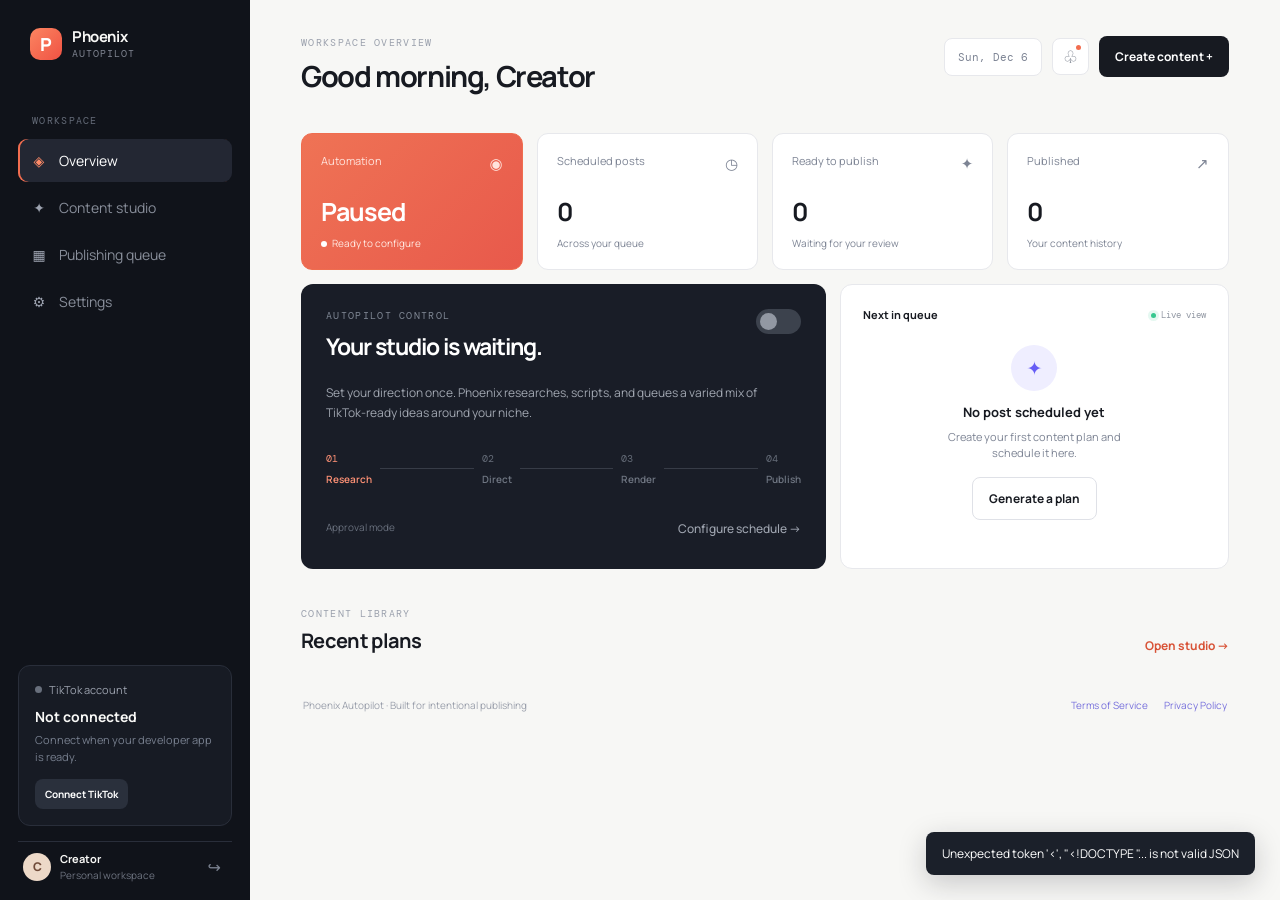
==== static/app.html @ d29029bf "Add landing page and account authentication" ====
<!doctype html>
<html lang="en">
  <head>
    <meta charset="utf-8" />
    <meta name="viewport" content="width=device-width, initial-scale=1" />
    <meta name="theme-color" content="#10131a" />
    <title>Phoenix Autopilot</title>
    <link rel="stylesheet" href="/static/styles.css" />
  </head>
  <body>
    <div class="app-shell">
      <aside class="sidebar">
        <div class="brand">
          <div class="brand-mark">P</div>
          <div><strong>Phoenix</strong><span>Autopilot</span></div>
        </div>
        <div class="eyebrow nav-label">Workspace</div>
        <nav class="nav-list" aria-label="Main navigation">
          <button class="nav-item active" data-view="dashboard"><span class="nav-icon">◈</span>Overview</button>
          <button class="nav-item" data-view="studio"><span class="nav-icon">✦</span>Content studio</button>
          <button class="nav-item" data-view="calendar"><span class="nav-icon">▦</span>Publishing queue</button>
          <button class="nav-item" data-view="settings"><span class="nav-icon">⚙</span>Settings</button>
        </nav>
        <div class="sidebar-spacer"></div>
        <div class="tiktok-card" id="tiktok-card">
          <div class="status-line"><span class="status-dot muted"></span><span>TikTok account</span></div>
          <strong id="tiktok-name">Not connected</strong>
          <p id="tiktok-message">Connect when your developer app is ready.</p>
          <button class="button button-dark button-small" id="connect-tiktok">Connect TikTok</button>
        </div>
        <div class="user-chip"><div class="avatar" id="user-avatar">C</div><div><strong id="user-name">Creator</strong><span id="user-email">Personal workspace</span></div><button class="logout-button" id="logout" type="button">↪</button></div>
      </aside>

      <main class="main-content">
        <header class="topbar">
          <div><div class="eyebrow" id="page-kicker">Workspace overview</div><h1 id="page-title">Good morning, Creator</h1></div>
          <div class="topbar-actions"><span class="date-chip" id="today"></span><button class="icon-button" id="notifications" aria-label="Notifications">♧<span class="notification-badge" id="notification-count"></span></button><button class="button button-primary" id="open-generate">Create content <span>+</span></button></div>
        </header>

        <section class="view" id="view-dashboard">
          <div class="stats-grid">
            <article class="stat-card accent"><div class="stat-head"><span>Automation</span><span class="stat-icon">◉</span></div><strong id="stat-automation">Paused</strong><div class="stat-meta"><span class="pulse"></span><span id="stat-automation-meta">Ready to configure</span></div></article>
            <article class="stat-card"><div class="stat-head"><span>Scheduled posts</span><span class="stat-icon">◷</span></div><strong id="stat-scheduled">0</strong><div class="stat-meta">Across your queue</div></article>
            <article class="stat-card"><div class="stat-head"><span>Ready to publish</span><span class="stat-icon">✦</span></div><strong id="stat-ready">0</strong><div class="stat-meta">Waiting for your review</div></article>
            <article class="stat-card"><div class="stat-head"><span>Published</span><span class="stat-icon">↗</span></div><strong id="stat-published">0</strong><div class="stat-meta">Your content history</div></article>
          </div>

          <div class="feature-grid">
            <article class="automation-panel">
              <div class="panel-top"><div><div class="eyebrow light">Autopilot control</div><h2 id="automation-title">Your studio is waiting.</h2></div><label class="toggle"><input type="checkbox" id="automation-toggle" /><span></span></label></div>
              <p class="panel-copy">Set your direction once. Phoenix researches, scripts, and queues a varied mix of TikTok-ready ideas around your niche.</p>
              <div class="pipeline"><div class="pipeline-step done"><span>01</span><strong>Research</strong></div><i></i><div class="pipeline-step"><span>02</span><strong>Direct</strong></div><i></i><div class="pipeline-step"><span>03</span><strong>Render</strong></div><i></i><div class="pipeline-step"><span>04</span><strong>Publish</strong></div></div>
              <div class="panel-footer"><span>Approval mode</span><button class="text-button" data-view="settings">Configure schedule →</button></div>
            </article>
            <article class="next-panel"><div class="panel-heading"><span>Next in queue</span><span class="live-pill"><span class="status-dot"></span>Live view</span></div><div class="next-empty" id="next-post"><div class="empty-orb">✦</div><strong>No post scheduled yet</strong><p>Create your first content plan and schedule it here.</p><button class="button button-outline" id="open-generate-secondary">Generate a plan</button></div></article>
          </div>

          <section class="content-section"><div class="section-heading"><div><div class="eyebrow">Content library</div><h2>Recent plans</h2></div><button class="text-button" data-view="studio">Open studio →</button></div><div class="content-grid" id="recent-content"></div></section>
        </section>

        <section class="view hidden" id="view-studio"><div class="section-heading"><div><div class="eyebrow">Content studio</div><h2>Shape the next post</h2></div><button class="button button-primary" id="open-generate-studio">Create content <span>+</span></button></div><div class="studio-layout"><div class="studio-intro"><div class="studio-glow">✦</div><h2>From a thought<br />to a <em>publishable</em> post.</h2><p>Phoenix picks the right format for the idea instead of forcing every story into the same template.</p><div class="format-list"><span>Voice video</span><span>Music video</span><span>Slideshow</span><span>Silent video</span></div></div><div class="studio-list"><div class="eyebrow">Your latest work</div><div id="studio-content"></div></div></div></section>

        <section class="view hidden" id="view-calendar"><div class="section-heading"><div><div class="eyebrow">Publishing queue</div><h2>Schedule with intention</h2></div><button class="button button-primary" id="open-generate-calendar">Create content <span>+</span></button></div><div class="queue-panel"><div class="queue-header"><span>Planned content</span><span id="queue-count">0 posts</span></div><div id="queue-content" class="queue-list"></div></div></section>

        <section class="view hidden" id="view-settings"><div class="section-heading"><div><div class="eyebrow">Workspace settings</div><h2>Give Phoenix direction.</h2></div><button class="button button-primary" id="save-settings">Save changes</button></div><form class="settings-grid" id="settings-form"><div class="settings-card"><div class="eyebrow">Creator profile</div><h3>How should we address you?</h3><label>Display name<input name="display_name" /></label><label>Username<input name="username" /></label><label>Content niche<input name="niche" /></label><label>Timezone<select name="timezone"><option>UTC</option><option>Africa/Lagos</option><option>America/New_York</option><option>Europe/London</option></select></label></div><div class="settings-card"><div class="eyebrow">Autopilot rules</div><h3>Make every post feel like you.</h3><label>Permanent instructions<textarea name="permanent_instructions" placeholder="Confident, clear, educational. Avoid filler."></textarea></label><label>Approval mode<select name="approval_mode"><option value="approval">Review before publishing</option><option value="automatic">Publish automatically</option></select></label><label>Default duration<select name="default_duration"><option value="25">25 seconds</option><option value="35">35 seconds</option><option value="50">50 seconds</option></select></label><label>Posting time<input type="time" name="posting_time" /></label></div></form><div class="health-panel"><div><div class="eyebrow">System health</div><h3>Everything Phoenix needs to run</h3></div><div class="health-items" id="health-items"></div></div></section>
        <footer class="legal-footer"><span>Phoenix Autopilot · Built for intentional publishing</span><span><a href="/terms">Terms of Service</a><a href="/privacy">Privacy Policy</a></span></footer>
      </main>
    </div>

    <div class="modal-backdrop hidden" id="generate-modal"><div class="modal" role="dialog" aria-modal="true" aria-labelledby="modal-title"><button class="modal-close" id="close-generate" aria-label="Close">×</button><div class="eyebrow">New content plan</div><h2 id="modal-title">What should Phoenix explore?</h2><p>Leave the topic blank to let the content director choose a fresh angle.</p><form id="generate-form"><label>Topic or idea<input name="topic" placeholder="e.g. 3 AI workflows saving creators time" /></label><label>Niche<input name="niche" value="AI & technology" /></label><div class="form-row"><label>Format<select name="format"><option value="AUTO">Let Phoenix choose</option><option value="VOICE_VIDEO">Voice video</option><option value="MUSIC_VIDEO">Music video</option><option value="SLIDESHOW">Slideshow</option><option value="SILENT_VIDEO">Silent video</option><option value="VOICE_MUSIC">Voice + music</option></select></label><label>Duration<select name="duration_seconds"><option value="25">25 sec</option><option value="35" selected>35 sec</option><option value="50">50 sec</option></select></label></div><label class="check-label"><input type="checkbox" name="research" /> Research this topic for fresh sources</label><button class="button button-primary button-wide" type="submit"><span id="generate-label">Generate content plan</span><span class="spinner hidden" id="generate-spinner"></span></button></form></div></div>
    <div class="toast hidden" id="toast"></div>
    <script src="/static/app.js"></script>
  </body>
</html>
---- static/styles.css ----
@import url('https://fonts.googleapis.com/css2?family=DM+Mono:wght@400;500&family=Manrope:wght@400;500;600;700;800&display=swap');

:root { --ink:#171a21; --muted:#7d8494; --line:#e7e8ec; --paper:#f7f7f5; --white:#fff; --orange:#f26d4f; --orange-dark:#d85236; --purple:#665df5; --green:#25a776; }
* { box-sizing:border-box; }
body { margin:0; color:var(--ink); background:var(--paper); font-family:Manrope,system-ui,sans-serif; font-size:14px; }
button,input,textarea,select { font:inherit; }
button { cursor:pointer; }
.app-shell { min-height:100vh; display:flex; }
.sidebar { width:250px; flex:none; display:flex; flex-direction:column; padding:28px 18px 18px; background:#10131a; color:#f8f8f6; }
.brand { display:flex; align-items:center; gap:10px; margin:0 12px 54px; }
.brand-mark { width:32px; height:32px; display:grid; place-items:center; border-radius:10px; color:#fff; background:linear-gradient(135deg,#fb8561,#f05243); font-weight:800; font-size:18px; }
.brand strong,.brand span { display:block; line-height:1.05; }.brand strong { font-size:15px; letter-spacing:-.4px; }.brand span { color:#7f8490; font-size:10px; margin-top:4px; font-family:'DM Mono',monospace; text-transform:uppercase; letter-spacing:1px; }
.eyebrow { color:#9ba1ad; font-family:'DM Mono',monospace; font-size:10px; letter-spacing:1.3px; text-transform:uppercase; }.nav-label { margin:0 14px 12px; color:#646b78; }
.nav-list { display:grid; gap:4px; }.nav-item { border:0; background:transparent; color:#888e9a; border-radius:9px; text-align:left; padding:12px 13px; display:flex; align-items:center; gap:12px; transition:.2s; }.nav-item:hover,.nav-item.active { background:#232733; color:#fff; }.nav-item.active { box-shadow:inset 2px 0 0 var(--orange); }.nav-icon { width:16px; text-align:center; color:#9da3b0; }.nav-item.active .nav-icon { color:#ff8b68; }.sidebar-spacer { flex:1; min-height:40px; }
.tiktok-card { padding:16px; border:1px solid #292e3a; border-radius:12px; background:#171b24; margin-bottom:15px; }.status-line { display:flex; align-items:center; gap:7px; color:#9ba1ad; font-size:11px; margin-bottom:10px; }.status-dot { width:7px; height:7px; display:inline-block; border-radius:50%; background:#36c78f; box-shadow:0 0 0 3px #36c78f20; }.status-dot.muted { background:#686f7c; box-shadow:none; }.tiktok-card strong { display:block; font-size:14px; }.tiktok-card p { color:#777f8e; line-height:1.5; font-size:11px; margin:6px 0 14px; }.user-chip { display:flex; align-items:center; gap:9px; padding:9px 5px 0; border-top:1px solid #292e3a; }.avatar { width:28px; height:28px; border-radius:50%; display:grid; place-items:center; background:#edd9c8; color:#704b39; font-weight:800; font-size:12px; }.user-chip strong,.user-chip span { display:block; font-size:11px; }.user-chip span { color:#6e7480; font-size:10px; margin-top:2px; }.logout-button { margin-left:auto; border:0; background:transparent; color:#7b8290; font-size:16px; }.logout-button:hover { color:#ff8b68; }
.main-content { flex:1; max-width:1500px; margin:0 auto; padding:36px clamp(24px,4vw,62px) 60px; overflow:hidden; }.topbar { display:flex; align-items:flex-start; justify-content:space-between; gap:20px; margin-bottom:37px; }.topbar h1 { margin:7px 0 0; font-size:29px; letter-spacing:-1.4px; }.topbar-actions { display:flex; gap:10px; align-items:center; }.date-chip { color:var(--muted); font-family:'DM Mono',monospace; font-size:11px; padding:11px 13px; border:1px solid var(--line); background:var(--white); border-radius:8px; }.icon-button { position:relative; width:37px; height:37px; border:1px solid var(--line); border-radius:8px; background:var(--white); color:#777e8b; font-size:17px; }.notification-badge { position:absolute; top:6px; right:7px; width:5px; height:5px; border-radius:50%; background:var(--orange); }
.button { border:0; border-radius:8px; font-weight:700; font-size:12px; padding:12px 16px; transition:.2s; }.button-primary { background:var(--ink); color:#fff; }.button-primary:hover { background:#303541; transform:translateY(-1px); }.button-dark { background:#2a303c; color:#fff; }.button-dark:hover { background:#353c49; }.button-small { padding:8px 10px; font-size:10px; }.button-outline { border:1px solid #dfe1e7; background:#fff; color:var(--ink); }.button-outline:hover { border-color:#b6bac5; }.button-wide { width:100%; margin-top:8px; }.text-button { border:0; padding:0; background:transparent; color:var(--orange-dark); font-weight:700; font-size:12px; }.text-button:hover { color:var(--ink); }
.stats-grid { display:grid; grid-template-columns:repeat(4,1fr); gap:14px; margin-bottom:14px; }.stat-card { padding:19px; background:var(--white); border:1px solid var(--line); border-radius:11px; min-height:133px; }.stat-card.accent { color:#fff; border-color:#ef6d4f; background:linear-gradient(135deg,#ef7355,#e8594b); }.stat-head { display:flex; justify-content:space-between; color:var(--muted); font-size:11px; }.accent .stat-head { color:#ffe3dc; }.stat-icon { font-size:15px; }.stat-card strong { display:block; margin:20px 0 7px; font-size:25px; letter-spacing:-1px; }.stat-meta { color:var(--muted); font-size:10px; }.accent .stat-meta { color:#ffe9e2; }.pulse { display:inline-block; width:6px; height:6px; margin-right:5px; border-radius:50%; background:#fff; }
.feature-grid { display:grid; grid-template-columns:1.35fr 1fr; gap:14px; }.automation-panel,.next-panel { min-height:285px; border-radius:12px; }.automation-panel { padding:25px; color:#fff; background:#191d27; }.panel-top { display:flex; align-items:flex-start; justify-content:space-between; }.light { color:#7f8794; }.automation-panel h2 { margin:8px 0 0; font-size:23px; letter-spacing:-1px; }.panel-copy { color:#a0a6b0; max-width:460px; line-height:1.7; font-size:12px; margin:21px 0 28px; }.toggle { position:relative; display:block; width:45px; height:25px; }.toggle input { display:none; }.toggle span { display:block; width:45px; height:25px; border-radius:20px; background:#3c424d; cursor:pointer; transition:.2s; }.toggle span:after { content:''; display:block; position:absolute; top:4px; left:4px; width:17px; height:17px; border-radius:50%; background:#9298a3; transition:.2s; }.toggle input:checked + span { background:var(--orange); }.toggle input:checked + span:after { left:24px; background:#fff; }.pipeline { display:flex; align-items:center; gap:8px; }.pipeline i { flex:1; height:1px; background:#373c47; }.pipeline-step { color:#6f7682; font-size:10px; }.pipeline-step span { display:block; margin-bottom:7px; color:#656c78; font-family:'DM Mono',monospace; }.pipeline-step strong { font-size:10px; font-weight:600; }.pipeline-step.done,.pipeline-step.done span { color:#ff9276; }.panel-footer { display:flex; justify-content:space-between; margin-top:34px; color:#69707d; font-size:10px; }.panel-footer .text-button { color:#9fa5b0; font-weight:500; }.next-panel { padding:22px; border:1px solid var(--line); background:#fff; }.panel-heading { display:flex; align-items:center; justify-content:space-between; font-size:11px; font-weight:700; }.live-pill { color:#9298a3; font-family:'DM Mono',monospace; font-size:9px; font-weight:400; }.live-pill .status-dot { margin-right:5px; width:5px; height:5px; }.next-empty { height:220px; display:flex; align-items:center; justify-content:center; flex-direction:column; text-align:center; }.empty-orb { display:grid; place-items:center; width:46px; height:46px; border-radius:50%; color:var(--purple); background:#efeeff; font-size:19px; margin-bottom:12px; }.next-empty strong { font-size:13px; }.next-empty p { max-width:220px; color:var(--muted); line-height:1.5; font-size:11px; margin:8px 0 15px; }
.content-section { margin-top:38px; }.section-heading { display:flex; justify-content:space-between; align-items:flex-end; margin-bottom:16px; }.section-heading h2 { font-size:20px; letter-spacing:-.7px; margin:7px 0 0; }.content-grid { display:grid; grid-template-columns:repeat(3,1fr); gap:12px; }.content-card { min-height:158px; padding:17px; border:1px solid var(--line); border-radius:10px; background:#fff; transition:.2s; }.content-card:hover { border-color:#c9cbd2; transform:translateY(-2px); }.content-card-top { display:flex; justify-content:space-between; align-items:center; }.format-label { color:#777e8b; font-family:'DM Mono',monospace; font-size:9px; text-transform:uppercase; }.content-status { padding:5px 7px; border-radius:5px; color:#aa5c35; background:#fff1e9; font-family:'DM Mono',monospace; font-size:8px; text-transform:uppercase; }.content-status.ready { color:#237854; background:#e9f8f1; }.content-card h3 { margin:19px 0 8px; font-size:13px; line-height:1.45; }.content-card p { color:var(--muted); overflow:hidden; white-space:nowrap; text-overflow:ellipsis; font-size:11px; margin:0 0 18px; }.content-footer { display:flex; justify-content:space-between; color:#a0a5af; font-family:'DM Mono',monospace; font-size:9px; }
.hidden { display:none !important; }.studio-layout { display:grid; grid-template-columns:.9fr 1.4fr; gap:14px; }.studio-intro { min-height:410px; padding:35px; border-radius:12px; background:linear-gradient(145deg,#ebe9ff,#f9e6de); }.studio-glow { display:grid; place-items:center; width:52px; height:52px; color:#6059ed; border-radius:16px; background:#fff; box-shadow:0 8px 30px #7770d12b; }.studio-intro h2 { font-size:29px; line-height:1.12; letter-spacing:-1.5px; margin:35px 0 16px; }.studio-intro h2 em { color:#eb7656; font-style:normal; }.studio-intro p { color:#6f7284; line-height:1.7; font-size:12px; max-width:280px; }.format-list { display:flex; flex-wrap:wrap; gap:7px; margin-top:32px; }.format-list span { padding:7px 9px; border:1px solid #dbd5e4; border-radius:5px; color:#77768a; font-family:'DM Mono',monospace; font-size:9px; }.studio-list { padding:25px; border:1px solid var(--line); border-radius:12px; background:#fff; }.studio-list .eyebrow { margin-bottom:16px; }.studio-list .content-card { border-left:0; border-right:0; border-radius:0; padding:17px 0; }.studio-list .content-card:first-of-type { border-top:0; }
.queue-panel { border:1px solid var(--line); border-radius:12px; background:#fff; }.queue-header { display:flex; justify-content:space-between; padding:18px 20px; border-bottom:1px solid var(--line); color:#697180; font-family:'DM Mono',monospace; font-size:10px; text-transform:uppercase; }.queue-list { min-height:240px; }.queue-row { display:grid; grid-template-columns:1fr 150px 110px; align-items:center; gap:15px; padding:16px 20px; border-bottom:1px solid #f0f0f2; }.queue-row strong { display:block; font-size:12px; }.queue-row span { color:var(--muted); font-size:10px; }.empty-state { display:grid; place-items:center; min-height:240px; color:var(--muted); font-size:12px; }
.settings-grid { display:grid; grid-template-columns:1fr 1fr; gap:14px; }.settings-card { padding:23px; border:1px solid var(--line); border-radius:12px; background:#fff; }.settings-card h3,.health-panel h3 { margin:9px 0 22px; font-size:16px; letter-spacing:-.5px; }.settings-card label,.modal label { display:block; color:#7e8490; font-size:10px; margin-top:15px; }.settings-card input,.settings-card textarea,.settings-card select,.modal input,.modal select { width:100%; margin-top:6px; padding:11px 12px; border:1px solid #e1e2e6; border-radius:7px; color:var(--ink); background:#fafaf9; outline:0; }.settings-card textarea { min-height:90px; resize:vertical; }.settings-card input:focus,.settings-card textarea:focus,.settings-card select:focus,.modal input:focus,.modal select:focus { border-color:#aaa5f3; box-shadow:0 0 0 3px #e8e7ff; }.health-panel { display:flex; justify-content:space-between; align-items:flex-start; gap:20px; padding:24px; margin-top:14px; border:1px solid var(--line); border-radius:12px; background:#fff; }.health-panel h3 { margin-bottom:0; }.health-items { display:grid; grid-template-columns:repeat(2,130px); gap:9px; }.health-item { padding:9px 10px; border-radius:7px; background:#f5f6f6; color:#5f6672; font-family:'DM Mono',monospace; font-size:9px; }.health-item b { color:var(--green); font-weight:500; float:right; }
.modal-backdrop { position:fixed; inset:0; z-index:5; display:grid; place-items:center; padding:20px; background:#0e1018a8; }.modal { position:relative; width:min(100%,480px); padding:30px; border-radius:14px; background:#fff; box-shadow:0 24px 80px #14151d35; }.modal h2 { margin:9px 0 8px; font-size:23px; letter-spacing:-1px; }.modal p { color:var(--muted); font-size:12px; line-height:1.6; margin:0 0 23px; }.modal-close { position:absolute; top:15px; right:17px; border:0; background:transparent; color:#9ba0ab; font-size:22px; }.form-row { display:grid; grid-template-columns:1fr 1fr; gap:10px; }.check-label { display:flex !important; align-items:center; gap:8px; color:#767d89 !important; }.check-label input { width:auto; margin:0; accent-color:var(--orange); }.spinner { display:inline-block; width:13px; height:13px; vertical-align:-2px; border:2px solid #ffffff66; border-top-color:#fff; border-radius:50%; animation:spin .7s linear infinite; }@keyframes spin { to { transform:rotate(360deg); } }.toast { position:fixed; right:25px; bottom:25px; z-index:10; padding:13px 16px; border-radius:8px; color:#fff; background:#1b202a; box-shadow:0 8px 28px #171a2135; font-size:12px; }
 .legal-footer { display:flex; justify-content:space-between; gap:20px; padding:28px 2px 0; color:#9a9fab; font-size:10px; }.legal-footer a { color:#7770dc; text-decoration:none; margin-left:16px; }.legal-footer a:hover { text-decoration:underline; }
@media (max-width:920px) { .sidebar { width:205px; }.stats-grid { grid-template-columns:repeat(2,1fr); }.feature-grid,.studio-layout { grid-template-columns:1fr; }.content-grid { grid-template-columns:repeat(2,1fr); } }
@media (max-width:650px) { .sidebar { width:58px; padding:18px 8px; }.brand { margin:0 auto 42px; }.brand>div:last-child,.nav-item:not(.active)::after,.nav-item { font-size:0; }.nav-item { justify-content:center; padding:12px 0; }.nav-icon { font-size:15px; }.nav-label,.tiktok-card,.user-chip { display:none; }.main-content { padding:24px 15px 40px; }.topbar { display:block; margin-bottom:25px; }.topbar h1 { font-size:23px; }.topbar-actions { margin-top:18px; justify-content:space-between; }.date-chip { display:none; }.stats-grid,.content-grid,.settings-grid { grid-template-columns:1fr; }.automation-panel { padding:20px; }.pipeline { gap:4px; }.pipeline-step strong { font-size:8px; }.section-heading { align-items:flex-start; gap:10px; }.section-heading h2 { font-size:18px; }.queue-row { grid-template-columns:1fr; gap:4px; }.health-panel { display:block; }.health-items { margin-top:16px; grid-template-columns:repeat(2,1fr); }.modal { padding:24px 20px; } }
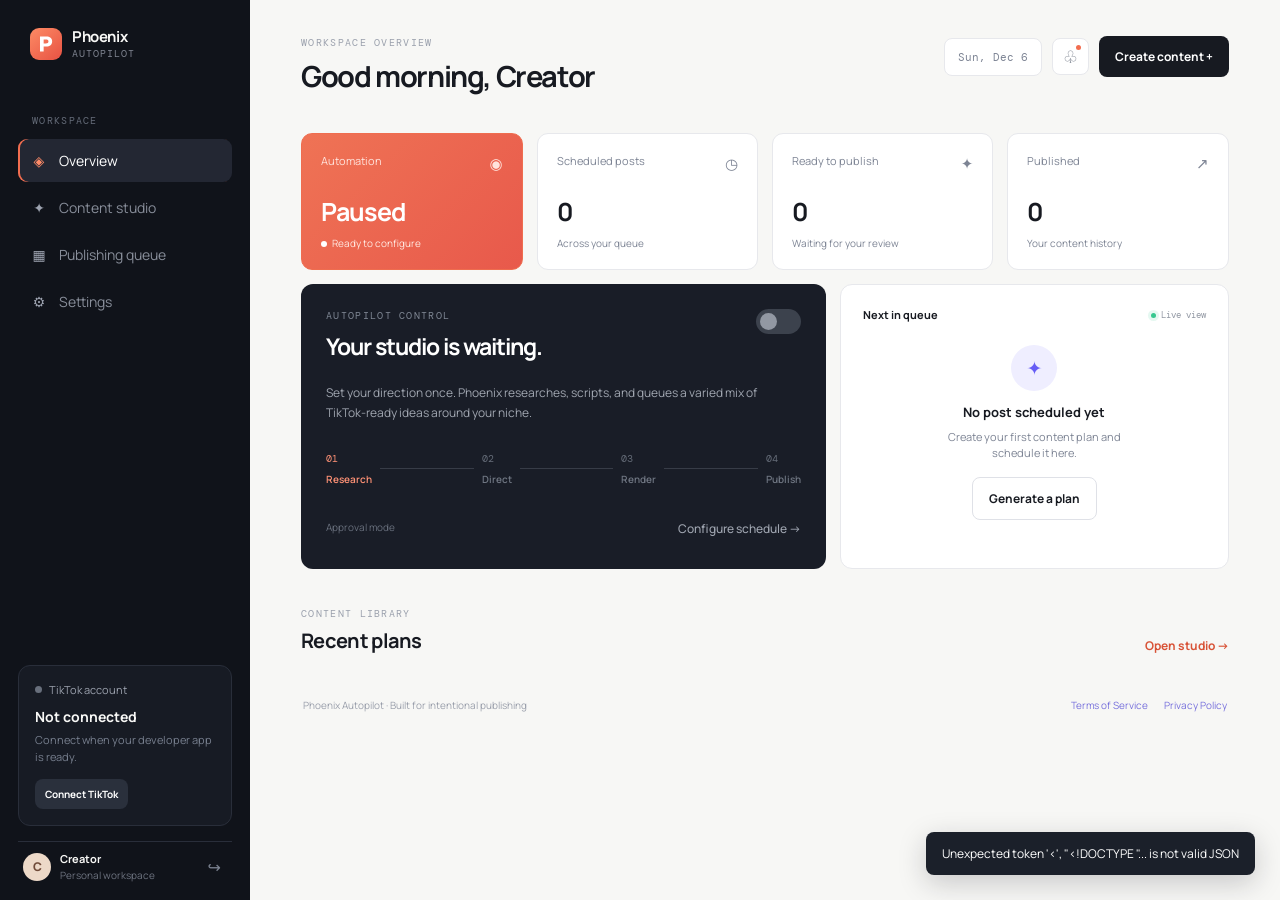
==== commit f9bb8d37: "Move persistence to Supabase and remove local mocks" ====
--- a/static/app.html
+++ b/static/app.html
@@ -4,6 +4,7 @@
     <meta charset="utf-8" />
     <meta name="viewport" content="width=device-width, initial-scale=1" />
     <meta name="theme-color" content="#10131a" />
+    <link rel="icon" href="/static/assets/phoenix-mark.svg" />
     <title>Phoenix Autopilot</title>
     <link rel="stylesheet" href="/static/styles.css" />
   </head>
@@ -11,7 +12,7 @@
     <div class="app-shell">
       <aside class="sidebar">
         <div class="brand">
-          <div class="brand-mark">P</div>
+          <img class="brand-mark-image" src="/static/assets/phoenix-mark.svg" alt="Phoenix" />
           <div><strong>Phoenix</strong><span>Autopilot</span></div>
         </div>
         <div class="eyebrow nav-label">Workspace</div>
--- a/static/styles.css
+++ b/static/styles.css
@@ -1,6 +1,7 @@
 @import url('https://fonts.googleapis.com/css2?family=DM+Mono:wght@400;500&family=Manrope:wght@400;500;600;700;800&display=swap');
 
 :root { --ink:#171a21; --muted:#7d8494; --line:#e7e8ec; --paper:#f7f7f5; --white:#fff; --orange:#f26d4f; --orange-dark:#d85236; --purple:#665df5; --green:#25a776; }
+.brand-mark-image { width:32px; height:32px; }
 * { box-sizing:border-box; }
 body { margin:0; color:var(--ink); background:var(--paper); font-family:Manrope,system-ui,sans-serif; font-size:14px; }
 button,input,textarea,select { font:inherit; }
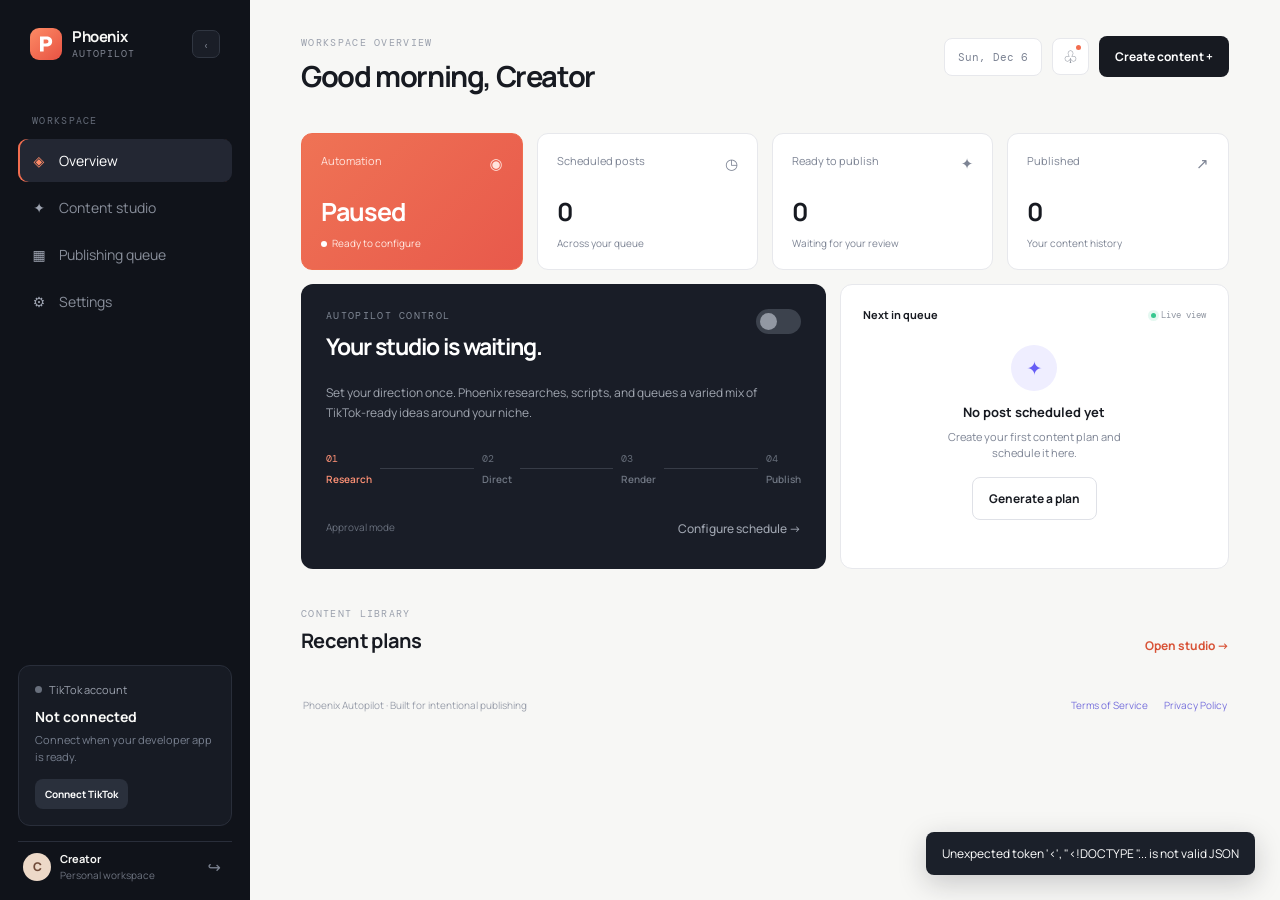
==== commit 9c1e509d: "Add responsive sidebar and content details" ====
--- a/static/app.html
+++ b/static/app.html
@@ -13,7 +13,8 @@
       <aside class="sidebar">
         <div class="brand">
           <img class="brand-mark-image" src="/static/assets/phoenix-mark.svg" alt="Phoenix" />
-          <div><strong>Phoenix</strong><span>Autopilot</span></div>
+          <div class="brand-copy"><strong>Phoenix</strong><span>Autopilot</span></div>
+          <button class="sidebar-toggle" id="sidebar-toggle" type="button" aria-label="Collapse sidebar" aria-expanded="true"><span aria-hidden="true">‹</span></button>
         </div>
         <div class="eyebrow nav-label">Workspace</div>
         <nav class="nav-list" aria-label="Main navigation">
@@ -69,6 +70,7 @@
     </div>
 
     <div class="modal-backdrop hidden" id="generate-modal"><div class="modal" role="dialog" aria-modal="true" aria-labelledby="modal-title"><button class="modal-close" id="close-generate" aria-label="Close">×</button><div class="eyebrow">New content plan</div><h2 id="modal-title">What should Phoenix explore?</h2><p>Leave the topic blank to let the content director choose a fresh angle.</p><form id="generate-form"><label>Topic or idea<input name="topic" placeholder="e.g. 3 AI workflows saving creators time" /></label><label>Niche<input name="niche" value="AI & technology" /></label><div class="form-row"><label>Format<select name="format"><option value="AUTO">Let Phoenix choose</option><option value="VOICE_VIDEO">Voice video</option><option value="MUSIC_VIDEO">Music video</option><option value="SLIDESHOW">Slideshow</option><option value="SILENT_VIDEO">Silent video</option><option value="VOICE_MUSIC">Voice + music</option></select></label><label>Duration<select name="duration_seconds"><option value="25">25 sec</option><option value="35" selected>35 sec</option><option value="50">50 sec</option></select></label></div><label class="check-label"><input type="checkbox" name="research" /> Research this topic for fresh sources</label><button class="button button-primary button-wide" type="submit"><span id="generate-label">Generate content plan</span><span class="spinner hidden" id="generate-spinner"></span></button></form></div></div>
+    <div class="modal-backdrop hidden" id="content-detail-modal"><div class="content-detail-modal" role="dialog" aria-modal="true" aria-labelledby="content-detail-title"><button class="modal-close" id="close-content-detail" aria-label="Close">×</button><div id="content-detail-body"></div></div></div>
     <div class="toast hidden" id="toast"></div>
     <script src="/static/app.js"></script>
   </body>
--- a/static/styles.css
+++ b/static/styles.css
@@ -7,22 +7,36 @@
 button,input,textarea,select { font:inherit; }
 button { cursor:pointer; }
 .app-shell { min-height:100vh; display:flex; }
-.sidebar { width:250px; flex:none; display:flex; flex-direction:column; padding:28px 18px 18px; background:#10131a; color:#f8f8f6; }
+.sidebar { width:250px; flex:none; display:flex; flex-direction:column; padding:28px 18px 18px; background:#10131a; color:#f8f8f6; transition:width .25s ease,padding .25s ease; }
 .brand { display:flex; align-items:center; gap:10px; margin:0 12px 54px; }
+.brand-copy { min-width:0; overflow:hidden; transition:opacity .2s ease,width .25s ease; }
+.sidebar-toggle { width:28px; height:28px; display:grid; place-items:center; flex:none; margin-left:auto; border:1px solid #303641; border-radius:7px; background:#1a1e27; color:#aeb4bf; font-size:19px; line-height:1; }
+.sidebar-toggle:hover { color:#fff; border-color:#555c6a; background:#262b36; }
+.sidebar.collapsed { width:76px; padding-left:10px; padding-right:10px; }
+.sidebar.collapsed .brand { margin-left:0; margin-right:0; justify-content:center; gap:0; }
+.sidebar.collapsed .brand-copy,.sidebar.collapsed .nav-label,.sidebar.collapsed .tiktok-card strong,.sidebar.collapsed .tiktok-card p,.sidebar.collapsed .tiktok-card button,.sidebar.collapsed .user-chip>div:not(.avatar),.sidebar.collapsed .logout-button { display:none; }
+.sidebar.collapsed .nav-item { justify-content:center; padding-left:0; padding-right:0; font-size:0; }
+.sidebar.collapsed .nav-icon { font-size:15px; }
+.sidebar.collapsed .tiktok-card { display:grid; place-items:center; padding:12px 0; }
+.sidebar.collapsed .status-line { margin:0; }
+.sidebar.collapsed .status-line span:last-child { display:none; }
+.sidebar.collapsed .user-chip { justify-content:center; padding-left:0; padding-right:0; }
 .brand-mark { width:32px; height:32px; display:grid; place-items:center; border-radius:10px; color:#fff; background:linear-gradient(135deg,#fb8561,#f05243); font-weight:800; font-size:18px; }
 .brand strong,.brand span { display:block; line-height:1.05; }.brand strong { font-size:15px; letter-spacing:-.4px; }.brand span { color:#7f8490; font-size:10px; margin-top:4px; font-family:'DM Mono',monospace; text-transform:uppercase; letter-spacing:1px; }
 .eyebrow { color:#9ba1ad; font-family:'DM Mono',monospace; font-size:10px; letter-spacing:1.3px; text-transform:uppercase; }.nav-label { margin:0 14px 12px; color:#646b78; }
 .nav-list { display:grid; gap:4px; }.nav-item { border:0; background:transparent; color:#888e9a; border-radius:9px; text-align:left; padding:12px 13px; display:flex; align-items:center; gap:12px; transition:.2s; }.nav-item:hover,.nav-item.active { background:#232733; color:#fff; }.nav-item.active { box-shadow:inset 2px 0 0 var(--orange); }.nav-icon { width:16px; text-align:center; color:#9da3b0; }.nav-item.active .nav-icon { color:#ff8b68; }.sidebar-spacer { flex:1; min-height:40px; }
 .tiktok-card { padding:16px; border:1px solid #292e3a; border-radius:12px; background:#171b24; margin-bottom:15px; }.status-line { display:flex; align-items:center; gap:7px; color:#9ba1ad; font-size:11px; margin-bottom:10px; }.status-dot { width:7px; height:7px; display:inline-block; border-radius:50%; background:#36c78f; box-shadow:0 0 0 3px #36c78f20; }.status-dot.muted { background:#686f7c; box-shadow:none; }.tiktok-card strong { display:block; font-size:14px; }.tiktok-card p { color:#777f8e; line-height:1.5; font-size:11px; margin:6px 0 14px; }.user-chip { display:flex; align-items:center; gap:9px; padding:9px 5px 0; border-top:1px solid #292e3a; }.avatar { width:28px; height:28px; border-radius:50%; display:grid; place-items:center; background:#edd9c8; color:#704b39; font-weight:800; font-size:12px; }.user-chip strong,.user-chip span { display:block; font-size:11px; }.user-chip span { color:#6e7480; font-size:10px; margin-top:2px; }.logout-button { margin-left:auto; border:0; background:transparent; color:#7b8290; font-size:16px; }.logout-button:hover { color:#ff8b68; }
-.main-content { flex:1; max-width:1500px; margin:0 auto; padding:36px clamp(24px,4vw,62px) 60px; overflow:hidden; }.topbar { display:flex; align-items:flex-start; justify-content:space-between; gap:20px; margin-bottom:37px; }.topbar h1 { margin:7px 0 0; font-size:29px; letter-spacing:-1.4px; }.topbar-actions { display:flex; gap:10px; align-items:center; }.date-chip { color:var(--muted); font-family:'DM Mono',monospace; font-size:11px; padding:11px 13px; border:1px solid var(--line); background:var(--white); border-radius:8px; }.icon-button { position:relative; width:37px; height:37px; border:1px solid var(--line); border-radius:8px; background:var(--white); color:#777e8b; font-size:17px; }.notification-badge { position:absolute; top:6px; right:7px; width:5px; height:5px; border-radius:50%; background:var(--orange); }
+.main-content { flex:1; min-width:0; max-width:1500px; margin:0 auto; padding:36px clamp(24px,4vw,62px) 60px; overflow:hidden; }.topbar { display:flex; align-items:flex-start; justify-content:space-between; gap:20px; margin-bottom:37px; }.topbar h1 { margin:7px 0 0; font-size:29px; letter-spacing:-1.4px; }.topbar-actions { display:flex; gap:10px; align-items:center; }.date-chip { color:var(--muted); font-family:'DM Mono',monospace; font-size:11px; padding:11px 13px; border:1px solid var(--line); background:var(--white); border-radius:8px; }.icon-button { position:relative; width:37px; height:37px; border:1px solid var(--line); border-radius:8px; background:var(--white); color:#777e8b; font-size:17px; }.notification-badge { position:absolute; top:6px; right:7px; width:5px; height:5px; border-radius:50%; background:var(--orange); }
 .button { border:0; border-radius:8px; font-weight:700; font-size:12px; padding:12px 16px; transition:.2s; }.button-primary { background:var(--ink); color:#fff; }.button-primary:hover { background:#303541; transform:translateY(-1px); }.button-dark { background:#2a303c; color:#fff; }.button-dark:hover { background:#353c49; }.button-small { padding:8px 10px; font-size:10px; }.button-outline { border:1px solid #dfe1e7; background:#fff; color:var(--ink); }.button-outline:hover { border-color:#b6bac5; }.button-wide { width:100%; margin-top:8px; }.text-button { border:0; padding:0; background:transparent; color:var(--orange-dark); font-weight:700; font-size:12px; }.text-button:hover { color:var(--ink); }
 .stats-grid { display:grid; grid-template-columns:repeat(4,1fr); gap:14px; margin-bottom:14px; }.stat-card { padding:19px; background:var(--white); border:1px solid var(--line); border-radius:11px; min-height:133px; }.stat-card.accent { color:#fff; border-color:#ef6d4f; background:linear-gradient(135deg,#ef7355,#e8594b); }.stat-head { display:flex; justify-content:space-between; color:var(--muted); font-size:11px; }.accent .stat-head { color:#ffe3dc; }.stat-icon { font-size:15px; }.stat-card strong { display:block; margin:20px 0 7px; font-size:25px; letter-spacing:-1px; }.stat-meta { color:var(--muted); font-size:10px; }.accent .stat-meta { color:#ffe9e2; }.pulse { display:inline-block; width:6px; height:6px; margin-right:5px; border-radius:50%; background:#fff; }
 .feature-grid { display:grid; grid-template-columns:1.35fr 1fr; gap:14px; }.automation-panel,.next-panel { min-height:285px; border-radius:12px; }.automation-panel { padding:25px; color:#fff; background:#191d27; }.panel-top { display:flex; align-items:flex-start; justify-content:space-between; }.light { color:#7f8794; }.automation-panel h2 { margin:8px 0 0; font-size:23px; letter-spacing:-1px; }.panel-copy { color:#a0a6b0; max-width:460px; line-height:1.7; font-size:12px; margin:21px 0 28px; }.toggle { position:relative; display:block; width:45px; height:25px; }.toggle input { display:none; }.toggle span { display:block; width:45px; height:25px; border-radius:20px; background:#3c424d; cursor:pointer; transition:.2s; }.toggle span:after { content:''; display:block; position:absolute; top:4px; left:4px; width:17px; height:17px; border-radius:50%; background:#9298a3; transition:.2s; }.toggle input:checked + span { background:var(--orange); }.toggle input:checked + span:after { left:24px; background:#fff; }.pipeline { display:flex; align-items:center; gap:8px; }.pipeline i { flex:1; height:1px; background:#373c47; }.pipeline-step { color:#6f7682; font-size:10px; }.pipeline-step span { display:block; margin-bottom:7px; color:#656c78; font-family:'DM Mono',monospace; }.pipeline-step strong { font-size:10px; font-weight:600; }.pipeline-step.done,.pipeline-step.done span { color:#ff9276; }.panel-footer { display:flex; justify-content:space-between; margin-top:34px; color:#69707d; font-size:10px; }.panel-footer .text-button { color:#9fa5b0; font-weight:500; }.next-panel { padding:22px; border:1px solid var(--line); background:#fff; }.panel-heading { display:flex; align-items:center; justify-content:space-between; font-size:11px; font-weight:700; }.live-pill { color:#9298a3; font-family:'DM Mono',monospace; font-size:9px; font-weight:400; }.live-pill .status-dot { margin-right:5px; width:5px; height:5px; }.next-empty { height:220px; display:flex; align-items:center; justify-content:center; flex-direction:column; text-align:center; }.empty-orb { display:grid; place-items:center; width:46px; height:46px; border-radius:50%; color:var(--purple); background:#efeeff; font-size:19px; margin-bottom:12px; }.next-empty strong { font-size:13px; }.next-empty p { max-width:220px; color:var(--muted); line-height:1.5; font-size:11px; margin:8px 0 15px; }
-.content-section { margin-top:38px; }.section-heading { display:flex; justify-content:space-between; align-items:flex-end; margin-bottom:16px; }.section-heading h2 { font-size:20px; letter-spacing:-.7px; margin:7px 0 0; }.content-grid { display:grid; grid-template-columns:repeat(3,1fr); gap:12px; }.content-card { min-height:158px; padding:17px; border:1px solid var(--line); border-radius:10px; background:#fff; transition:.2s; }.content-card:hover { border-color:#c9cbd2; transform:translateY(-2px); }.content-card-top { display:flex; justify-content:space-between; align-items:center; }.format-label { color:#777e8b; font-family:'DM Mono',monospace; font-size:9px; text-transform:uppercase; }.content-status { padding:5px 7px; border-radius:5px; color:#aa5c35; background:#fff1e9; font-family:'DM Mono',monospace; font-size:8px; text-transform:uppercase; }.content-status.ready { color:#237854; background:#e9f8f1; }.content-card h3 { margin:19px 0 8px; font-size:13px; line-height:1.45; }.content-card p { color:var(--muted); overflow:hidden; white-space:nowrap; text-overflow:ellipsis; font-size:11px; margin:0 0 18px; }.content-footer { display:flex; justify-content:space-between; color:#a0a5af; font-family:'DM Mono',monospace; font-size:9px; }
+.content-section { margin-top:38px; }.section-heading { display:flex; justify-content:space-between; align-items:flex-end; margin-bottom:16px; }.section-heading h2 { font-size:20px; letter-spacing:-.7px; margin:7px 0 0; }.content-grid { display:grid; grid-template-columns:repeat(3,1fr); gap:12px; }.content-card { min-height:158px; padding:17px; border:1px solid var(--line); border-radius:10px; background:#fff; transition:.2s; }.content-card:hover { border-color:#c9cbd2; transform:translateY(-2px); }.content-card-top { display:flex; justify-content:space-between; align-items:center; gap:8px; }.format-label { color:#777e8b; font-family:'DM Mono',monospace; font-size:9px; text-transform:uppercase; }.content-status { padding:5px 7px; border-radius:5px; color:#aa5c35; background:#fff1e9; font-family:'DM Mono',monospace; font-size:8px; text-transform:uppercase; }.content-status.ready { color:#237854; background:#e9f8f1; }.content-card h3 { margin:19px 0 8px; font-size:13px; line-height:1.45; }.content-card p { color:var(--muted); overflow:hidden; white-space:nowrap; text-overflow:ellipsis; font-size:11px; margin:0 0 14px; }.content-footer { display:flex; justify-content:space-between; color:#a0a5af; font-family:'DM Mono',monospace; font-size:9px; }.content-card-open { width:100%; display:flex; justify-content:space-between; margin-top:14px; padding:9px 0 0; border:0; border-top:1px solid #f0f0f2; background:transparent; color:var(--orange-dark); font-size:10px; font-weight:700; text-align:left; }.content-card-open:hover { color:var(--ink); }
 .hidden { display:none !important; }.studio-layout { display:grid; grid-template-columns:.9fr 1.4fr; gap:14px; }.studio-intro { min-height:410px; padding:35px; border-radius:12px; background:linear-gradient(145deg,#ebe9ff,#f9e6de); }.studio-glow { display:grid; place-items:center; width:52px; height:52px; color:#6059ed; border-radius:16px; background:#fff; box-shadow:0 8px 30px #7770d12b; }.studio-intro h2 { font-size:29px; line-height:1.12; letter-spacing:-1.5px; margin:35px 0 16px; }.studio-intro h2 em { color:#eb7656; font-style:normal; }.studio-intro p { color:#6f7284; line-height:1.7; font-size:12px; max-width:280px; }.format-list { display:flex; flex-wrap:wrap; gap:7px; margin-top:32px; }.format-list span { padding:7px 9px; border:1px solid #dbd5e4; border-radius:5px; color:#77768a; font-family:'DM Mono',monospace; font-size:9px; }.studio-list { padding:25px; border:1px solid var(--line); border-radius:12px; background:#fff; }.studio-list .eyebrow { margin-bottom:16px; }.studio-list .content-card { border-left:0; border-right:0; border-radius:0; padding:17px 0; }.studio-list .content-card:first-of-type { border-top:0; }
 .queue-panel { border:1px solid var(--line); border-radius:12px; background:#fff; }.queue-header { display:flex; justify-content:space-between; padding:18px 20px; border-bottom:1px solid var(--line); color:#697180; font-family:'DM Mono',monospace; font-size:10px; text-transform:uppercase; }.queue-list { min-height:240px; }.queue-row { display:grid; grid-template-columns:1fr 150px 110px; align-items:center; gap:15px; padding:16px 20px; border-bottom:1px solid #f0f0f2; }.queue-row strong { display:block; font-size:12px; }.queue-row span { color:var(--muted); font-size:10px; }.empty-state { display:grid; place-items:center; min-height:240px; color:var(--muted); font-size:12px; }
 .settings-grid { display:grid; grid-template-columns:1fr 1fr; gap:14px; }.settings-card { padding:23px; border:1px solid var(--line); border-radius:12px; background:#fff; }.settings-card h3,.health-panel h3 { margin:9px 0 22px; font-size:16px; letter-spacing:-.5px; }.settings-card label,.modal label { display:block; color:#7e8490; font-size:10px; margin-top:15px; }.settings-card input,.settings-card textarea,.settings-card select,.modal input,.modal select { width:100%; margin-top:6px; padding:11px 12px; border:1px solid #e1e2e6; border-radius:7px; color:var(--ink); background:#fafaf9; outline:0; }.settings-card textarea { min-height:90px; resize:vertical; }.settings-card input:focus,.settings-card textarea:focus,.settings-card select:focus,.modal input:focus,.modal select:focus { border-color:#aaa5f3; box-shadow:0 0 0 3px #e8e7ff; }.health-panel { display:flex; justify-content:space-between; align-items:flex-start; gap:20px; padding:24px; margin-top:14px; border:1px solid var(--line); border-radius:12px; background:#fff; }.health-panel h3 { margin-bottom:0; }.health-items { display:grid; grid-template-columns:repeat(2,130px); gap:9px; }.health-item { padding:9px 10px; border-radius:7px; background:#f5f6f6; color:#5f6672; font-family:'DM Mono',monospace; font-size:9px; }.health-item b { color:var(--green); font-weight:500; float:right; }
-.modal-backdrop { position:fixed; inset:0; z-index:5; display:grid; place-items:center; padding:20px; background:#0e1018a8; }.modal { position:relative; width:min(100%,480px); padding:30px; border-radius:14px; background:#fff; box-shadow:0 24px 80px #14151d35; }.modal h2 { margin:9px 0 8px; font-size:23px; letter-spacing:-1px; }.modal p { color:var(--muted); font-size:12px; line-height:1.6; margin:0 0 23px; }.modal-close { position:absolute; top:15px; right:17px; border:0; background:transparent; color:#9ba0ab; font-size:22px; }.form-row { display:grid; grid-template-columns:1fr 1fr; gap:10px; }.check-label { display:flex !important; align-items:center; gap:8px; color:#767d89 !important; }.check-label input { width:auto; margin:0; accent-color:var(--orange); }.spinner { display:inline-block; width:13px; height:13px; vertical-align:-2px; border:2px solid #ffffff66; border-top-color:#fff; border-radius:50%; animation:spin .7s linear infinite; }@keyframes spin { to { transform:rotate(360deg); } }.toast { position:fixed; right:25px; bottom:25px; z-index:10; padding:13px 16px; border-radius:8px; color:#fff; background:#1b202a; box-shadow:0 8px 28px #171a2135; font-size:12px; }
+.modal-backdrop { position:fixed; inset:0; z-index:5; display:grid; place-items:center; padding:20px; background:#0e1018a8; overflow:auto; }.modal { position:relative; width:min(100%,480px); padding:30px; border-radius:14px; background:#fff; box-shadow:0 24px 80px #14151d35; }.modal h2 { margin:9px 0 8px; font-size:23px; letter-spacing:-1px; }.modal p { color:var(--muted); font-size:12px; line-height:1.6; margin:0 0 23px; }.modal-close { position:absolute; top:15px; right:17px; border:0; background:transparent; color:#9ba0ab; font-size:22px; }.form-row { display:grid; grid-template-columns:1fr 1fr; gap:10px; }.check-label { display:flex !important; align-items:center; gap:8px; color:#767d89 !important; }.check-label input { width:auto; margin:0; accent-color:var(--orange); }.spinner { display:inline-block; width:13px; height:13px; vertical-align:-2px; border:2px solid #ffffff66; border-top-color:#fff; border-radius:50%; animation:spin .7s linear infinite; }@keyframes spin { to { transform:rotate(360deg); } }.toast { position:fixed; right:25px; bottom:25px; z-index:10; padding:13px 16px; border-radius:8px; color:#fff; background:#1b202a; box-shadow:0 8px 28px #171a2135; font-size:12px; }
+.content-detail-modal { position:relative; width:min(100%,780px); max-height:min(860px,calc(100vh - 40px)); overflow:auto; padding:34px; border-radius:14px; background:#fff; box-shadow:0 24px 80px #14151d35; }
+.content-detail-heading { display:flex; align-items:flex-start; justify-content:space-between; gap:20px; padding-right:22px; }.content-detail-heading h2 { max-width:580px; margin:9px 0 0; font-size:25px; line-height:1.2; letter-spacing:-1px; }.detail-section { margin-top:27px; }.detail-section h3 { margin:0 0 9px; color:#7e8490; font-family:'DM Mono',monospace; font-size:10px; font-weight:500; letter-spacing:1.2px; text-transform:uppercase; }.detail-copy { margin:0; color:#4f5663; font-size:13px; line-height:1.75; }.detail-script { white-space:pre-wrap; }.detail-columns { display:grid; grid-template-columns:1fr 1fr; gap:28px; }.detail-list { display:grid; gap:9px; margin:0; padding-left:18px; color:#4f5663; font-size:12px; line-height:1.65; }.hashtag-list { display:flex; flex-wrap:wrap; gap:7px; }.hashtag-list span { padding:7px 9px; border-radius:6px; color:#6b5be8; background:#f0efff; font-family:'DM Mono',monospace; font-size:10px; }.detail-empty { margin:0; color:#9aa0aa; font-size:12px; }.detail-sources { display:grid; gap:8px; }.detail-sources a { display:block; padding:11px 13px; border:1px solid var(--line); border-radius:8px; color:var(--ink); text-decoration:none; }.detail-sources a:hover { border-color:#bbb5f3; background:#faf9ff; }.detail-sources span,.detail-sources strong { display:block; }.detail-sources span { color:#7c74df; font-family:'DM Mono',monospace; font-size:9px; text-transform:uppercase; }.detail-sources strong { margin-top:4px; font-size:12px; line-height:1.4; }
  .legal-footer { display:flex; justify-content:space-between; gap:20px; padding:28px 2px 0; color:#9a9fab; font-size:10px; }.legal-footer a { color:#7770dc; text-decoration:none; margin-left:16px; }.legal-footer a:hover { text-decoration:underline; }
 @media (max-width:920px) { .sidebar { width:205px; }.stats-grid { grid-template-columns:repeat(2,1fr); }.feature-grid,.studio-layout { grid-template-columns:1fr; }.content-grid { grid-template-columns:repeat(2,1fr); } }
-@media (max-width:650px) { .sidebar { width:58px; padding:18px 8px; }.brand { margin:0 auto 42px; }.brand>div:last-child,.nav-item:not(.active)::after,.nav-item { font-size:0; }.nav-item { justify-content:center; padding:12px 0; }.nav-icon { font-size:15px; }.nav-label,.tiktok-card,.user-chip { display:none; }.main-content { padding:24px 15px 40px; }.topbar { display:block; margin-bottom:25px; }.topbar h1 { font-size:23px; }.topbar-actions { margin-top:18px; justify-content:space-between; }.date-chip { display:none; }.stats-grid,.content-grid,.settings-grid { grid-template-columns:1fr; }.automation-panel { padding:20px; }.pipeline { gap:4px; }.pipeline-step strong { font-size:8px; }.section-heading { align-items:flex-start; gap:10px; }.section-heading h2 { font-size:18px; }.queue-row { grid-template-columns:1fr; gap:4px; }.health-panel { display:block; }.health-items { margin-top:16px; grid-template-columns:repeat(2,1fr); }.modal { padding:24px 20px; } }
+@media (max-width:650px) { .sidebar { width:58px; padding:18px 8px; }.sidebar:not(.collapsed) { width:220px; padding-left:14px; padding-right:14px; }.brand { margin:0 0 42px; }.sidebar.collapsed .brand { margin-left:0; margin-right:0; }.sidebar:not(.collapsed) .brand-copy,.sidebar:not(.collapsed) .nav-label,.sidebar:not(.collapsed) .tiktok-card,.sidebar:not(.collapsed) .user-chip { display:flex; }.sidebar:not(.collapsed) .brand-copy { display:block; }.sidebar:not(.collapsed) .nav-label { display:block; }.sidebar:not(.collapsed) .tiktok-card { display:block; }.sidebar:not(.collapsed) .user-chip { display:flex; }.sidebar:not(.collapsed) .nav-item { justify-content:flex-start; padding:12px 13px; font-size:14px; }.sidebar:not(.collapsed) .nav-icon { font-size:15px; }.sidebar.collapsed .brand-copy,.sidebar.collapsed .nav-label,.sidebar.collapsed .tiktok-card,.sidebar.collapsed .user-chip { display:none; }.sidebar.collapsed .nav-item { justify-content:center; padding:12px 0; font-size:0; }.sidebar.collapsed .nav-icon { font-size:15px; }.main-content { padding:24px 15px 40px; }.topbar { display:block; margin-bottom:25px; }.topbar h1 { font-size:23px; }.topbar-actions { flex-wrap:wrap; margin-top:18px; justify-content:space-between; }.topbar-actions .button-primary { flex:1; }.date-chip { display:none; }.stats-grid,.content-grid,.settings-grid { grid-template-columns:1fr; }.automation-panel { padding:20px; }.pipeline { gap:4px; }.pipeline-step strong { font-size:8px; }.section-heading { align-items:flex-start; gap:10px; }.section-heading h2 { font-size:18px; }.queue-row { grid-template-columns:1fr; gap:4px; }.health-panel { display:block; }.health-items { margin-top:16px; grid-template-columns:repeat(2,1fr); }.modal { padding:24px 20px; }.content-detail-modal { max-height:calc(100vh - 24px); padding:25px 20px; }.content-detail-heading { display:block; }.content-detail-heading .content-status { display:inline-block; margin-top:14px; }.content-detail-heading h2 { font-size:21px; }.detail-columns { grid-template-columns:1fr; gap:0; } }
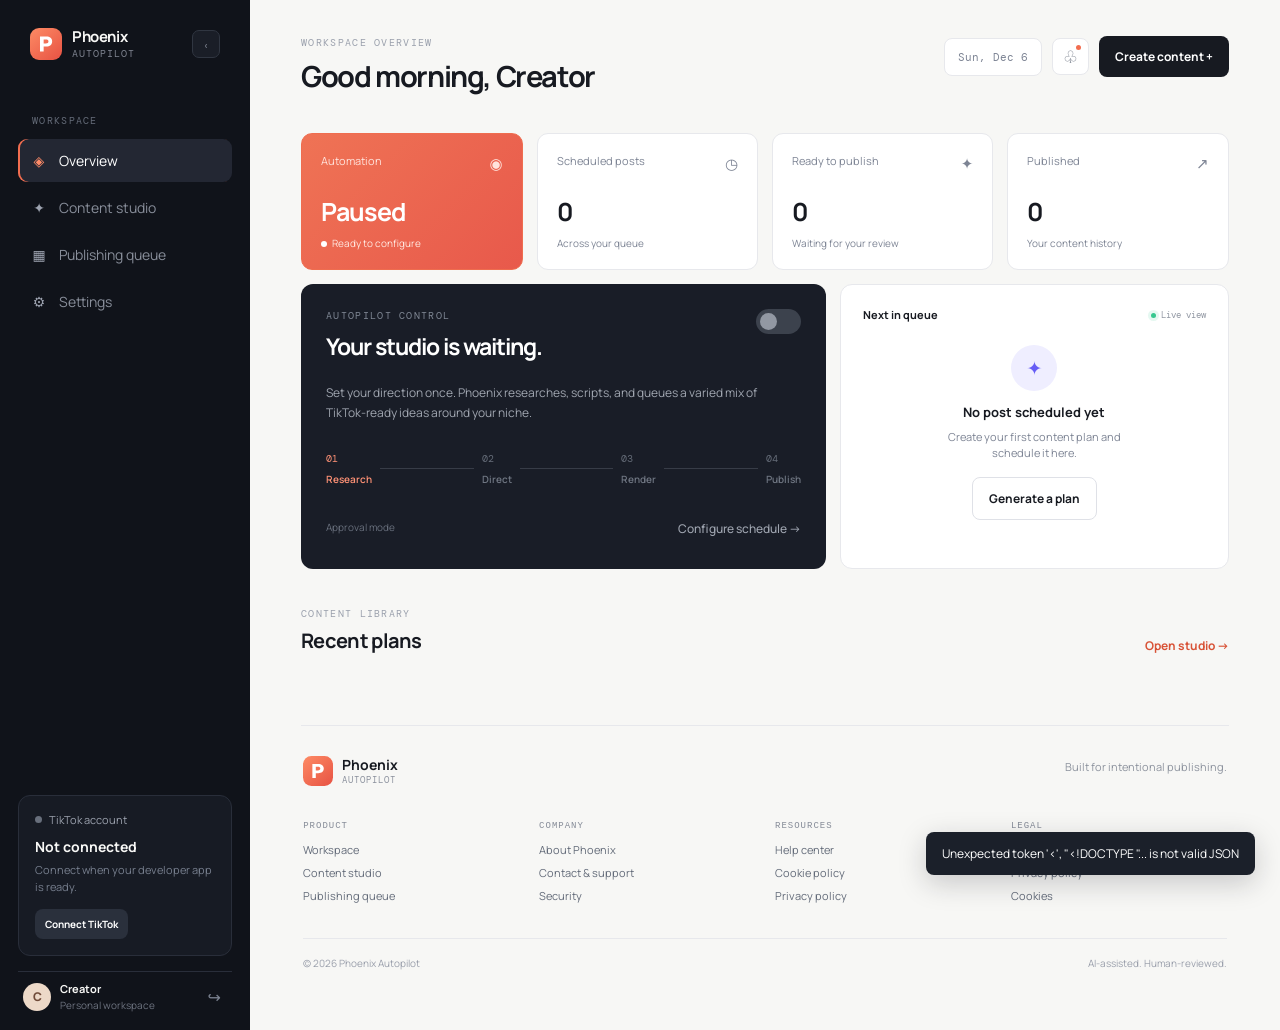
==== commit 61d8f115: "Add complete company and legal footer pages" ====
--- a/static/app.html
+++ b/static/app.html
@@ -18,10 +18,10 @@
         </div>
         <div class="eyebrow nav-label">Workspace</div>
         <nav class="nav-list" aria-label="Main navigation">
-          <button class="nav-item active" data-view="dashboard"><span class="nav-icon">◈</span>Overview</button>
-          <button class="nav-item" data-view="studio"><span class="nav-icon">✦</span>Content studio</button>
-          <button class="nav-item" data-view="calendar"><span class="nav-icon">▦</span>Publishing queue</button>
-          <button class="nav-item" data-view="settings"><span class="nav-icon">⚙</span>Settings</button>
+              <button class="nav-item active" data-view="dashboard" title="Overview"><span class="nav-icon">◈</span>Overview</button>
+              <button class="nav-item" data-view="studio" title="Content studio"><span class="nav-icon">✦</span>Content studio</button>
+              <button class="nav-item" data-view="calendar" title="Publishing queue"><span class="nav-icon">▦</span>Publishing queue</button>
+              <button class="nav-item" data-view="settings" title="Settings"><span class="nav-icon">⚙</span>Settings</button>
         </nav>
         <div class="sidebar-spacer"></div>
         <div class="tiktok-card" id="tiktok-card">
@@ -65,7 +65,11 @@
         <section class="view hidden" id="view-calendar"><div class="section-heading"><div><div class="eyebrow">Publishing queue</div><h2>Schedule with intention</h2></div><button class="button button-primary" id="open-generate-calendar">Create content <span>+</span></button></div><div class="queue-panel"><div class="queue-header"><span>Planned content</span><span id="queue-count">0 posts</span></div><div id="queue-content" class="queue-list"></div></div></section>
 
         <section class="view hidden" id="view-settings"><div class="section-heading"><div><div class="eyebrow">Workspace settings</div><h2>Give Phoenix direction.</h2></div><button class="button button-primary" id="save-settings">Save changes</button></div><form class="settings-grid" id="settings-form"><div class="settings-card"><div class="eyebrow">Creator profile</div><h3>How should we address you?</h3><label>Display name<input name="display_name" /></label><label>Username<input name="username" /></label><label>Content niche<input name="niche" /></label><label>Timezone<select name="timezone"><option>UTC</option><option>Africa/Lagos</option><option>America/New_York</option><option>Europe/London</option></select></label></div><div class="settings-card"><div class="eyebrow">Autopilot rules</div><h3>Make every post feel like you.</h3><label>Permanent instructions<textarea name="permanent_instructions" placeholder="Confident, clear, educational. Avoid filler."></textarea></label><label>Approval mode<select name="approval_mode"><option value="approval">Review before publishing</option><option value="automatic">Publish automatically</option></select></label><label>Default duration<select name="default_duration"><option value="25">25 seconds</option><option value="35">35 seconds</option><option value="50">50 seconds</option></select></label><label>Posting time<input type="time" name="posting_time" /></label></div></form><div class="health-panel"><div><div class="eyebrow">System health</div><h3>Everything Phoenix needs to run</h3></div><div class="health-items" id="health-items"></div></div></section>
-        <footer class="legal-footer"><span>Phoenix Autopilot · Built for intentional publishing</span><span><a href="/terms">Terms of Service</a><a href="/privacy">Privacy Policy</a></span></footer>
+         <footer class="site-footer app-site-footer">
+           <div class="site-footer-top"><div class="site-footer-brand"><img src="/static/assets/phoenix-mark.svg" alt="Phoenix" /><div><strong>Phoenix</strong><span>Autopilot</span></div></div><p>Built for intentional publishing.</p></div>
+           <div class="site-footer-columns"><div><b>Product</b><a href="/app">Workspace</a><a href="/app">Content studio</a><a href="/app">Publishing queue</a></div><div><b>Company</b><a href="/about">About Phoenix</a><a href="/contact">Contact &amp; support</a><a href="/security">Security</a></div><div><b>Resources</b><a href="/help">Help center</a><a href="/cookies">Cookie policy</a><a href="/privacy">Privacy policy</a></div><div><b>Legal</b><a href="/terms">Terms of service</a><a href="/privacy">Privacy policy</a><a href="/cookie-policy">Cookies</a></div></div>
+           <div class="site-footer-bottom"><span>© 2026 Phoenix Autopilot</span><span>AI-assisted. Human-reviewed.</span></div>
+         </footer>
       </main>
     </div>
 
--- a/static/styles.css
+++ b/static/styles.css
@@ -40,3 +40,6 @@
  .legal-footer { display:flex; justify-content:space-between; gap:20px; padding:28px 2px 0; color:#9a9fab; font-size:10px; }.legal-footer a { color:#7770dc; text-decoration:none; margin-left:16px; }.legal-footer a:hover { text-decoration:underline; }
 @media (max-width:920px) { .sidebar { width:205px; }.stats-grid { grid-template-columns:repeat(2,1fr); }.feature-grid,.studio-layout { grid-template-columns:1fr; }.content-grid { grid-template-columns:repeat(2,1fr); } }
 @media (max-width:650px) { .sidebar { width:58px; padding:18px 8px; }.sidebar:not(.collapsed) { width:220px; padding-left:14px; padding-right:14px; }.brand { margin:0 0 42px; }.sidebar.collapsed .brand { margin-left:0; margin-right:0; }.sidebar:not(.collapsed) .brand-copy,.sidebar:not(.collapsed) .nav-label,.sidebar:not(.collapsed) .tiktok-card,.sidebar:not(.collapsed) .user-chip { display:flex; }.sidebar:not(.collapsed) .brand-copy { display:block; }.sidebar:not(.collapsed) .nav-label { display:block; }.sidebar:not(.collapsed) .tiktok-card { display:block; }.sidebar:not(.collapsed) .user-chip { display:flex; }.sidebar:not(.collapsed) .nav-item { justify-content:flex-start; padding:12px 13px; font-size:14px; }.sidebar:not(.collapsed) .nav-icon { font-size:15px; }.sidebar.collapsed .brand-copy,.sidebar.collapsed .nav-label,.sidebar.collapsed .tiktok-card,.sidebar.collapsed .user-chip { display:none; }.sidebar.collapsed .nav-item { justify-content:center; padding:12px 0; font-size:0; }.sidebar.collapsed .nav-icon { font-size:15px; }.main-content { padding:24px 15px 40px; }.topbar { display:block; margin-bottom:25px; }.topbar h1 { font-size:23px; }.topbar-actions { flex-wrap:wrap; margin-top:18px; justify-content:space-between; }.topbar-actions .button-primary { flex:1; }.date-chip { display:none; }.stats-grid,.content-grid,.settings-grid { grid-template-columns:1fr; }.automation-panel { padding:20px; }.pipeline { gap:4px; }.pipeline-step strong { font-size:8px; }.section-heading { align-items:flex-start; gap:10px; }.section-heading h2 { font-size:18px; }.queue-row { grid-template-columns:1fr; gap:4px; }.health-panel { display:block; }.health-items { margin-top:16px; grid-template-columns:repeat(2,1fr); }.modal { padding:24px 20px; }.content-detail-modal { max-height:calc(100vh - 24px); padding:25px 20px; }.content-detail-heading { display:block; }.content-detail-heading .content-status { display:inline-block; margin-top:14px; }.content-detail-heading h2 { font-size:21px; }.detail-columns { grid-template-columns:1fr; gap:0; } }
+@media (max-width:650px) { .sidebar.collapsed { width:58px; padding-left:8px; padding-right:8px; } }
+.site-footer { margin-top:55px; padding:30px 2px 0; border-top:1px solid var(--line); }.site-footer-top { display:flex; align-items:flex-start; justify-content:space-between; gap:24px; }.site-footer-brand { display:flex; align-items:center; gap:9px; }.site-footer-brand img { width:30px; height:30px; }.site-footer-brand strong,.site-footer-brand span { display:block; line-height:1; }.site-footer-brand strong { font-size:14px; }.site-footer-brand span { margin-top:4px; color:#8b919d; font-family:'DM Mono',monospace; font-size:9px; letter-spacing:1px; text-transform:uppercase; }.site-footer-top p { max-width:260px; margin:2px 0 0; color:#8d939e; font-size:11px; line-height:1.6; text-align:right; }.site-footer-columns { display:grid; grid-template-columns:repeat(4,1fr); gap:20px; margin-top:35px; }.site-footer-columns b,.site-footer-columns a { display:block; }.site-footer-columns b { margin-bottom:11px; color:#858b97; font-family:'DM Mono',monospace; font-size:9px; font-weight:500; letter-spacing:1px; text-transform:uppercase; }.site-footer-columns a { margin-top:8px; color:#636b79; font-size:11px; text-decoration:none; }.site-footer-columns a:hover { color:var(--orange-dark); }.site-footer-bottom { display:flex; justify-content:space-between; gap:20px; margin-top:35px; padding-top:17px; border-top:1px solid var(--line); color:#9a9fab; font-size:10px; }
+@media (max-width:650px) { .site-footer-top { display:block; }.site-footer-top p { margin-top:16px; text-align:left; }.site-footer-columns { grid-template-columns:repeat(2,1fr); gap:26px 16px; }.site-footer-bottom { display:block; line-height:1.8; }.site-footer-bottom span { display:block; } }
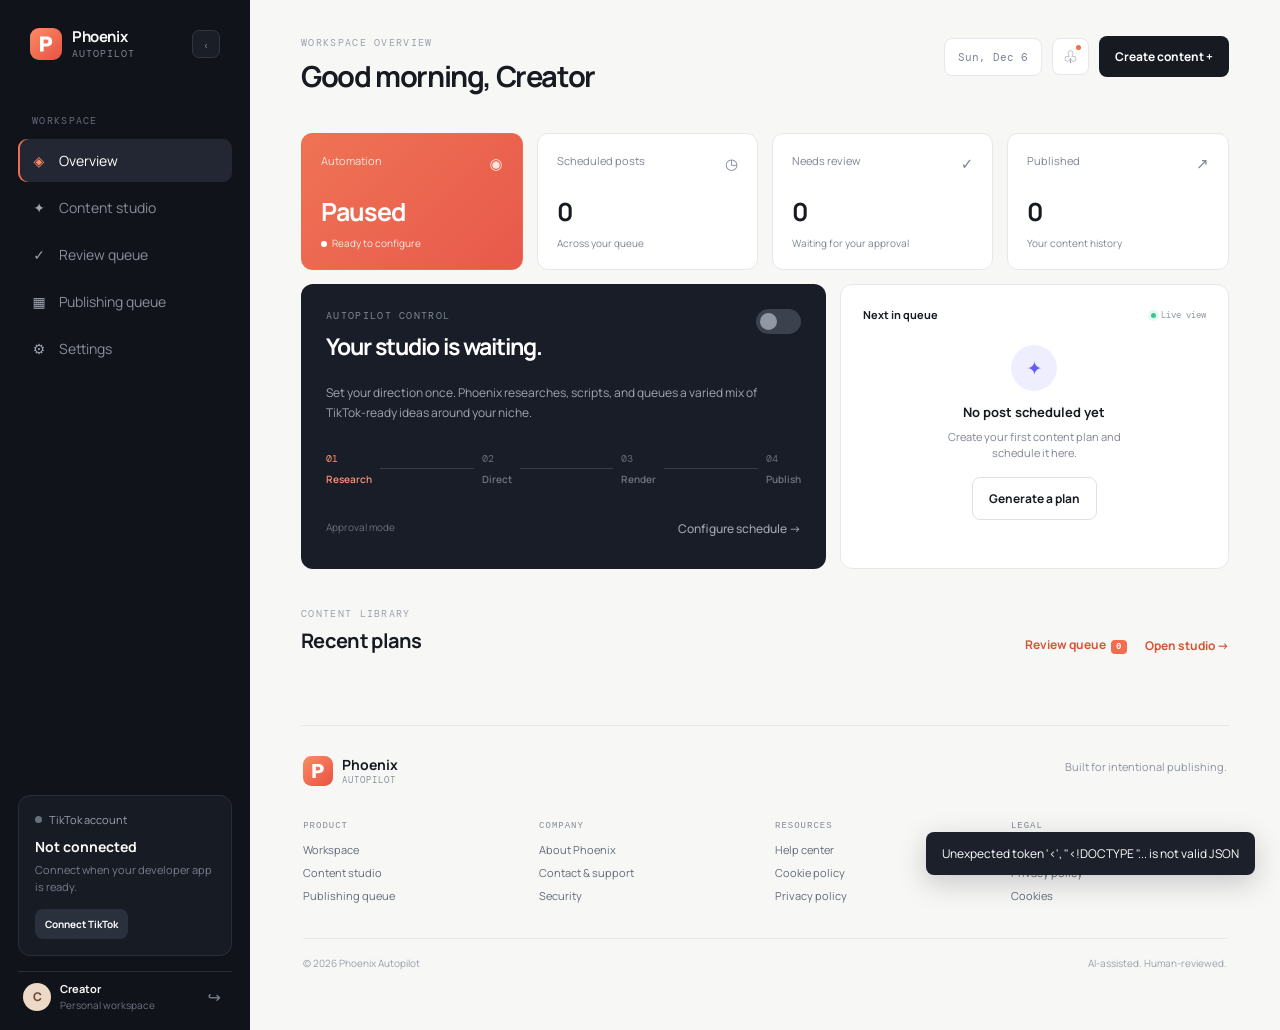
==== commit c6979204: "Add review queue and content approval" ====
--- a/static/app.html
+++ b/static/app.html
@@ -18,9 +18,10 @@
         </div>
         <div class="eyebrow nav-label">Workspace</div>
         <nav class="nav-list" aria-label="Main navigation">
-              <button class="nav-item active" data-view="dashboard" title="Overview"><span class="nav-icon">◈</span>Overview</button>
-              <button class="nav-item" data-view="studio" title="Content studio"><span class="nav-icon">✦</span>Content studio</button>
-              <button class="nav-item" data-view="calendar" title="Publishing queue"><span class="nav-icon">▦</span>Publishing queue</button>
+               <button class="nav-item active" data-view="dashboard" title="Overview"><span class="nav-icon">◈</span>Overview</button>
+               <button class="nav-item" data-view="studio" title="Content studio"><span class="nav-icon">✦</span>Content studio</button>
+               <button class="nav-item" data-view="review" title="Review queue"><span class="nav-icon">✓</span>Review queue</button>
+               <button class="nav-item" data-view="calendar" title="Publishing queue"><span class="nav-icon">▦</span>Publishing queue</button>
               <button class="nav-item" data-view="settings" title="Settings"><span class="nav-icon">⚙</span>Settings</button>
         </nav>
         <div class="sidebar-spacer"></div>
@@ -43,7 +44,7 @@
           <div class="stats-grid">
             <article class="stat-card accent"><div class="stat-head"><span>Automation</span><span class="stat-icon">◉</span></div><strong id="stat-automation">Paused</strong><div class="stat-meta"><span class="pulse"></span><span id="stat-automation-meta">Ready to configure</span></div></article>
             <article class="stat-card"><div class="stat-head"><span>Scheduled posts</span><span class="stat-icon">◷</span></div><strong id="stat-scheduled">0</strong><div class="stat-meta">Across your queue</div></article>
-            <article class="stat-card"><div class="stat-head"><span>Ready to publish</span><span class="stat-icon">✦</span></div><strong id="stat-ready">0</strong><div class="stat-meta">Waiting for your review</div></article>
+             <article class="stat-card"><div class="stat-head"><span>Needs review</span><span class="stat-icon">✓</span></div><strong id="stat-review">0</strong><div class="stat-meta">Waiting for your approval</div></article>
             <article class="stat-card"><div class="stat-head"><span>Published</span><span class="stat-icon">↗</span></div><strong id="stat-published">0</strong><div class="stat-meta">Your content history</div></article>
           </div>
 
@@ -57,10 +58,12 @@
             <article class="next-panel"><div class="panel-heading"><span>Next in queue</span><span class="live-pill"><span class="status-dot"></span>Live view</span></div><div class="next-empty" id="next-post"><div class="empty-orb">✦</div><strong>No post scheduled yet</strong><p>Create your first content plan and schedule it here.</p><button class="button button-outline" id="open-generate-secondary">Generate a plan</button></div></article>
           </div>
 
-          <section class="content-section"><div class="section-heading"><div><div class="eyebrow">Content library</div><h2>Recent plans</h2></div><button class="text-button" data-view="studio">Open studio →</button></div><div class="content-grid" id="recent-content"></div></section>
+           <section class="content-section"><div class="section-heading"><div><div class="eyebrow">Content library</div><h2>Recent plans</h2></div><div class="section-actions"><button class="text-button" data-view="review">Review queue <span id="review-link-count">0</span></button><button class="text-button" data-view="studio">Open studio →</button></div></div><div class="content-grid" id="recent-content"></div></section>
         </section>
 
         <section class="view hidden" id="view-studio"><div class="section-heading"><div><div class="eyebrow">Content studio</div><h2>Shape the next post</h2></div><button class="button button-primary" id="open-generate-studio">Create content <span>+</span></button></div><div class="studio-layout"><div class="studio-intro"><div class="studio-glow">✦</div><h2>From a thought<br />to a <em>publishable</em> post.</h2><p>Phoenix picks the right format for the idea instead of forcing every story into the same template.</p><div class="format-list"><span>Voice video</span><span>Music video</span><span>Slideshow</span><span>Silent video</span></div></div><div class="studio-list"><div class="eyebrow">Your latest work</div><div id="studio-content"></div></div></div></section>
+
+        <section class="view hidden" id="view-review"><div class="section-heading"><div><div class="eyebrow">Human review</div><h2>Approve the next post</h2></div><button class="button button-primary" id="open-generate-review">Create content <span>+</span></button></div><div class="review-intro"><strong>Review before publishing</strong><span>Open a plan to read the script, check the sources, and approve it when it is ready for your queue.</span></div><div class="studio-list review-list"><div class="eyebrow">Waiting for your approval</div><div id="review-content"></div></div></section>
 
         <section class="view hidden" id="view-calendar"><div class="section-heading"><div><div class="eyebrow">Publishing queue</div><h2>Schedule with intention</h2></div><button class="button button-primary" id="open-generate-calendar">Create content <span>+</span></button></div><div class="queue-panel"><div class="queue-header"><span>Planned content</span><span id="queue-count">0 posts</span></div><div id="queue-content" class="queue-list"></div></div></section>
 
--- a/static/styles.css
+++ b/static/styles.css
@@ -36,10 +36,12 @@
 .settings-grid { display:grid; grid-template-columns:1fr 1fr; gap:14px; }.settings-card { padding:23px; border:1px solid var(--line); border-radius:12px; background:#fff; }.settings-card h3,.health-panel h3 { margin:9px 0 22px; font-size:16px; letter-spacing:-.5px; }.settings-card label,.modal label { display:block; color:#7e8490; font-size:10px; margin-top:15px; }.settings-card input,.settings-card textarea,.settings-card select,.modal input,.modal select { width:100%; margin-top:6px; padding:11px 12px; border:1px solid #e1e2e6; border-radius:7px; color:var(--ink); background:#fafaf9; outline:0; }.settings-card textarea { min-height:90px; resize:vertical; }.settings-card input:focus,.settings-card textarea:focus,.settings-card select:focus,.modal input:focus,.modal select:focus { border-color:#aaa5f3; box-shadow:0 0 0 3px #e8e7ff; }.health-panel { display:flex; justify-content:space-between; align-items:flex-start; gap:20px; padding:24px; margin-top:14px; border:1px solid var(--line); border-radius:12px; background:#fff; }.health-panel h3 { margin-bottom:0; }.health-items { display:grid; grid-template-columns:repeat(2,130px); gap:9px; }.health-item { padding:9px 10px; border-radius:7px; background:#f5f6f6; color:#5f6672; font-family:'DM Mono',monospace; font-size:9px; }.health-item b { color:var(--green); font-weight:500; float:right; }
 .modal-backdrop { position:fixed; inset:0; z-index:5; display:grid; place-items:center; padding:20px; background:#0e1018a8; overflow:auto; }.modal { position:relative; width:min(100%,480px); padding:30px; border-radius:14px; background:#fff; box-shadow:0 24px 80px #14151d35; }.modal h2 { margin:9px 0 8px; font-size:23px; letter-spacing:-1px; }.modal p { color:var(--muted); font-size:12px; line-height:1.6; margin:0 0 23px; }.modal-close { position:absolute; top:15px; right:17px; border:0; background:transparent; color:#9ba0ab; font-size:22px; }.form-row { display:grid; grid-template-columns:1fr 1fr; gap:10px; }.check-label { display:flex !important; align-items:center; gap:8px; color:#767d89 !important; }.check-label input { width:auto; margin:0; accent-color:var(--orange); }.spinner { display:inline-block; width:13px; height:13px; vertical-align:-2px; border:2px solid #ffffff66; border-top-color:#fff; border-radius:50%; animation:spin .7s linear infinite; }@keyframes spin { to { transform:rotate(360deg); } }.toast { position:fixed; right:25px; bottom:25px; z-index:10; padding:13px 16px; border-radius:8px; color:#fff; background:#1b202a; box-shadow:0 8px 28px #171a2135; font-size:12px; }
 .content-detail-modal { position:relative; width:min(100%,780px); max-height:min(860px,calc(100vh - 40px)); overflow:auto; padding:34px; border-radius:14px; background:#fff; box-shadow:0 24px 80px #14151d35; }
+.section-actions { display:flex; align-items:center; gap:18px; }.section-actions .text-button span { display:inline-block; min-width:16px; margin-left:3px; padding:2px 4px; border-radius:4px; color:#fff; background:var(--orange); font-family:'DM Mono',monospace; font-size:9px; text-align:center; }.review-intro { display:flex; align-items:center; justify-content:space-between; gap:20px; padding:18px 20px; margin-bottom:14px; border:1px solid #f2d6cc; border-radius:10px; background:#fff6f2; }.review-intro strong { font-size:13px; }.review-intro span { max-width:470px; color:#797f8b; font-size:11px; line-height:1.6; }.review-list { padding:25px; }.detail-actions { display:flex; align-items:center; gap:15px; padding:16px 0 4px; margin-top:18px; border-top:1px solid var(--line); }.detail-actions span { color:#7b818d; font-size:11px; line-height:1.5; }
 .content-detail-heading { display:flex; align-items:flex-start; justify-content:space-between; gap:20px; padding-right:22px; }.content-detail-heading h2 { max-width:580px; margin:9px 0 0; font-size:25px; line-height:1.2; letter-spacing:-1px; }.detail-section { margin-top:27px; }.detail-section h3 { margin:0 0 9px; color:#7e8490; font-family:'DM Mono',monospace; font-size:10px; font-weight:500; letter-spacing:1.2px; text-transform:uppercase; }.detail-copy { margin:0; color:#4f5663; font-size:13px; line-height:1.75; }.detail-script { white-space:pre-wrap; }.detail-columns { display:grid; grid-template-columns:1fr 1fr; gap:28px; }.detail-list { display:grid; gap:9px; margin:0; padding-left:18px; color:#4f5663; font-size:12px; line-height:1.65; }.hashtag-list { display:flex; flex-wrap:wrap; gap:7px; }.hashtag-list span { padding:7px 9px; border-radius:6px; color:#6b5be8; background:#f0efff; font-family:'DM Mono',monospace; font-size:10px; }.detail-empty { margin:0; color:#9aa0aa; font-size:12px; }.detail-sources { display:grid; gap:8px; }.detail-sources a { display:block; padding:11px 13px; border:1px solid var(--line); border-radius:8px; color:var(--ink); text-decoration:none; }.detail-sources a:hover { border-color:#bbb5f3; background:#faf9ff; }.detail-sources span,.detail-sources strong { display:block; }.detail-sources span { color:#7c74df; font-family:'DM Mono',monospace; font-size:9px; text-transform:uppercase; }.detail-sources strong { margin-top:4px; font-size:12px; line-height:1.4; }
  .legal-footer { display:flex; justify-content:space-between; gap:20px; padding:28px 2px 0; color:#9a9fab; font-size:10px; }.legal-footer a { color:#7770dc; text-decoration:none; margin-left:16px; }.legal-footer a:hover { text-decoration:underline; }
 @media (max-width:920px) { .sidebar { width:205px; }.stats-grid { grid-template-columns:repeat(2,1fr); }.feature-grid,.studio-layout { grid-template-columns:1fr; }.content-grid { grid-template-columns:repeat(2,1fr); } }
-@media (max-width:650px) { .sidebar { width:58px; padding:18px 8px; }.sidebar:not(.collapsed) { width:220px; padding-left:14px; padding-right:14px; }.brand { margin:0 0 42px; }.sidebar.collapsed .brand { margin-left:0; margin-right:0; }.sidebar:not(.collapsed) .brand-copy,.sidebar:not(.collapsed) .nav-label,.sidebar:not(.collapsed) .tiktok-card,.sidebar:not(.collapsed) .user-chip { display:flex; }.sidebar:not(.collapsed) .brand-copy { display:block; }.sidebar:not(.collapsed) .nav-label { display:block; }.sidebar:not(.collapsed) .tiktok-card { display:block; }.sidebar:not(.collapsed) .user-chip { display:flex; }.sidebar:not(.collapsed) .nav-item { justify-content:flex-start; padding:12px 13px; font-size:14px; }.sidebar:not(.collapsed) .nav-icon { font-size:15px; }.sidebar.collapsed .brand-copy,.sidebar.collapsed .nav-label,.sidebar.collapsed .tiktok-card,.sidebar.collapsed .user-chip { display:none; }.sidebar.collapsed .nav-item { justify-content:center; padding:12px 0; font-size:0; }.sidebar.collapsed .nav-icon { font-size:15px; }.main-content { padding:24px 15px 40px; }.topbar { display:block; margin-bottom:25px; }.topbar h1 { font-size:23px; }.topbar-actions { flex-wrap:wrap; margin-top:18px; justify-content:space-between; }.topbar-actions .button-primary { flex:1; }.date-chip { display:none; }.stats-grid,.content-grid,.settings-grid { grid-template-columns:1fr; }.automation-panel { padding:20px; }.pipeline { gap:4px; }.pipeline-step strong { font-size:8px; }.section-heading { align-items:flex-start; gap:10px; }.section-heading h2 { font-size:18px; }.queue-row { grid-template-columns:1fr; gap:4px; }.health-panel { display:block; }.health-items { margin-top:16px; grid-template-columns:repeat(2,1fr); }.modal { padding:24px 20px; }.content-detail-modal { max-height:calc(100vh - 24px); padding:25px 20px; }.content-detail-heading { display:block; }.content-detail-heading .content-status { display:inline-block; margin-top:14px; }.content-detail-heading h2 { font-size:21px; }.detail-columns { grid-template-columns:1fr; gap:0; } }
+@media (max-width:650px) { .sidebar { width:58px; padding:18px 8px; }.sidebar:not(.collapsed) { width:220px; padding-left:14px; padding-right:14px; }.brand { margin:0 0 42px; }.sidebar.collapsed .brand { margin-left:0; margin-right:0; }.sidebar:not(.collapsed) .brand-copy,.sidebar:not(.collapsed) .nav-label,.sidebar:not(.collapsed) .tiktok-card,.sidebar:not(.collapsed) .user-chip { display:flex; }.sidebar:not(.collapsed) .brand-copy { display:block; }.sidebar:not(.collapsed) .nav-label { display:block; }.sidebar:not(.collapsed) .tiktok-card { display:block; }.sidebar:not(.collapsed) .user-chip { display:flex; }.sidebar:not(.collapsed) .nav-item { justify-content:flex-start; padding:12px 13px; font-size:14px; }.sidebar:not(.collapsed) .nav-icon { font-size:15px; }.sidebar.collapsed .brand-copy,.sidebar.collapsed .nav-label,.sidebar.collapsed .tiktok-card,.sidebar.collapsed .user-chip { display:none; }.sidebar.collapsed .nav-item { justify-content:center; padding:12px 0; font-size:0; }.sidebar.collapsed .nav-icon { font-size:15px; }.main-content { padding:24px 15px 40px; }.topbar { display:block; margin-bottom:25px; }.topbar h1 { font-size:23px; }.topbar-actions { flex-wrap:wrap; margin-top:18px; justify-content:space-between; }.topbar-actions .button-primary { flex:1; }.date-chip { display:none; }.stats-grid,.content-grid,.settings-grid { grid-template-columns:1fr; }.automation-panel { padding:20px; }.pipeline { gap:4px; }.pipeline-step strong { font-size:8px; }.section-heading { align-items:flex-start; gap:10px; }.section-heading h2 { font-size:18px; }.section-actions { align-items:flex-end; flex-direction:column; gap:8px; }.queue-row { grid-template-columns:1fr; gap:4px; }.health-panel { display:block; }.health-items { margin-top:16px; grid-template-columns:repeat(2,1fr); }.modal { padding:24px 20px; }.content-detail-modal { max-height:calc(100vh - 24px); padding:25px 20px; }.content-detail-heading { display:block; }.content-detail-heading .content-status { display:inline-block; margin-top:14px; }.content-detail-heading h2 { font-size:21px; }.detail-columns { grid-template-columns:1fr; gap:0; }.review-intro { align-items:flex-start; flex-direction:column; gap:8px; }.detail-actions { align-items:flex-start; flex-direction:column; } }
 @media (max-width:650px) { .sidebar.collapsed { width:58px; padding-left:8px; padding-right:8px; } }
+@media (max-width:650px) { .sidebar.expanded { width:220px !important; padding-left:14px !important; padding-right:14px !important; }.sidebar.expanded .brand-copy,.sidebar.expanded .nav-label,.sidebar.expanded .tiktok-card,.sidebar.expanded .user-chip { display:flex !important; }.sidebar.expanded .brand-copy { display:block !important; }.sidebar.expanded .nav-label { display:block !important; }.sidebar.expanded .tiktok-card { display:block !important; }.sidebar.expanded .user-chip { display:flex !important; }.sidebar.expanded .nav-item { justify-content:flex-start !important; padding:12px 13px !important; font-size:14px !important; }.sidebar.expanded .nav-icon { font-size:15px !important; } }
 .site-footer { margin-top:55px; padding:30px 2px 0; border-top:1px solid var(--line); }.site-footer-top { display:flex; align-items:flex-start; justify-content:space-between; gap:24px; }.site-footer-brand { display:flex; align-items:center; gap:9px; }.site-footer-brand img { width:30px; height:30px; }.site-footer-brand strong,.site-footer-brand span { display:block; line-height:1; }.site-footer-brand strong { font-size:14px; }.site-footer-brand span { margin-top:4px; color:#8b919d; font-family:'DM Mono',monospace; font-size:9px; letter-spacing:1px; text-transform:uppercase; }.site-footer-top p { max-width:260px; margin:2px 0 0; color:#8d939e; font-size:11px; line-height:1.6; text-align:right; }.site-footer-columns { display:grid; grid-template-columns:repeat(4,1fr); gap:20px; margin-top:35px; }.site-footer-columns b,.site-footer-columns a { display:block; }.site-footer-columns b { margin-bottom:11px; color:#858b97; font-family:'DM Mono',monospace; font-size:9px; font-weight:500; letter-spacing:1px; text-transform:uppercase; }.site-footer-columns a { margin-top:8px; color:#636b79; font-size:11px; text-decoration:none; }.site-footer-columns a:hover { color:var(--orange-dark); }.site-footer-bottom { display:flex; justify-content:space-between; gap:20px; margin-top:35px; padding-top:17px; border-top:1px solid var(--line); color:#9a9fab; font-size:10px; }
 @media (max-width:650px) { .site-footer-top { display:block; }.site-footer-top p { margin-top:16px; text-align:left; }.site-footer-columns { grid-template-columns:repeat(2,1fr); gap:26px 16px; }.site-footer-bottom { display:block; line-height:1.8; }.site-footer-bottom span { display:block; } }
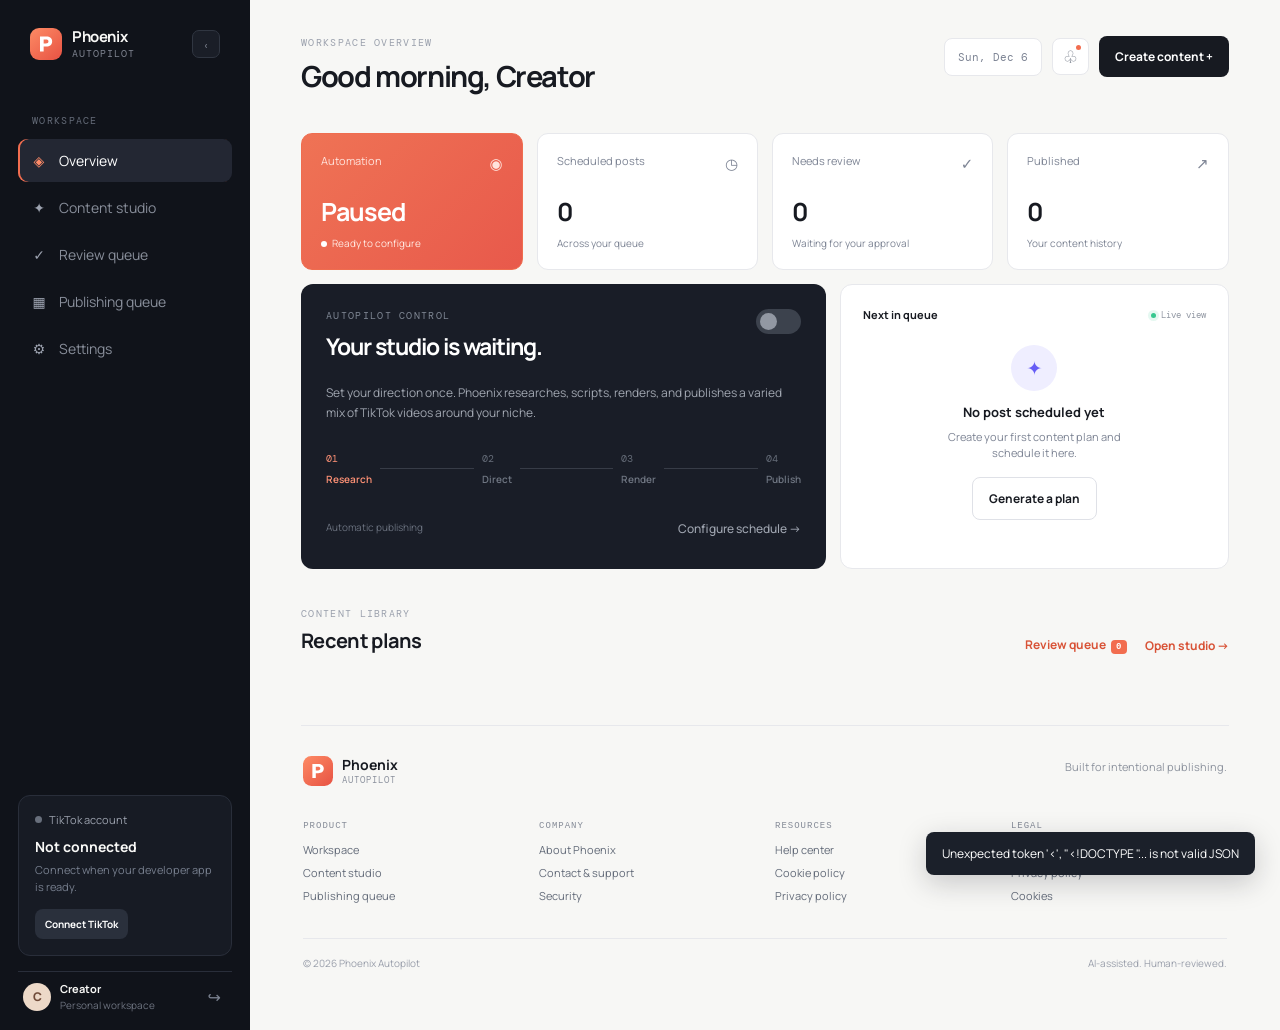
==== commit 75a6b8a9: "Run unattended autopilot publishing" ====
--- a/static/app.html
+++ b/static/app.html
@@ -51,9 +51,9 @@
           <div class="feature-grid">
             <article class="automation-panel">
               <div class="panel-top"><div><div class="eyebrow light">Autopilot control</div><h2 id="automation-title">Your studio is waiting.</h2></div><label class="toggle"><input type="checkbox" id="automation-toggle" /><span></span></label></div>
-              <p class="panel-copy">Set your direction once. Phoenix researches, scripts, and queues a varied mix of TikTok-ready ideas around your niche.</p>
+              <p class="panel-copy">Set your direction once. Phoenix researches, scripts, renders, and publishes a varied mix of TikTok videos around your niche.</p>
               <div class="pipeline"><div class="pipeline-step done"><span>01</span><strong>Research</strong></div><i></i><div class="pipeline-step"><span>02</span><strong>Direct</strong></div><i></i><div class="pipeline-step"><span>03</span><strong>Render</strong></div><i></i><div class="pipeline-step"><span>04</span><strong>Publish</strong></div></div>
-              <div class="panel-footer"><span>Approval mode</span><button class="text-button" data-view="settings">Configure schedule →</button></div>
+              <div class="panel-footer"><span>Automatic publishing</span><button class="text-button" data-view="settings">Configure schedule →</button></div>
             </article>
             <article class="next-panel"><div class="panel-heading"><span>Next in queue</span><span class="live-pill"><span class="status-dot"></span>Live view</span></div><div class="next-empty" id="next-post"><div class="empty-orb">✦</div><strong>No post scheduled yet</strong><p>Create your first content plan and schedule it here.</p><button class="button button-outline" id="open-generate-secondary">Generate a plan</button></div></article>
           </div>
@@ -67,7 +67,7 @@
 
         <section class="view hidden" id="view-calendar"><div class="section-heading"><div><div class="eyebrow">Publishing queue</div><h2>Schedule with intention</h2></div><button class="button button-primary" id="open-generate-calendar">Create content <span>+</span></button></div><div class="queue-panel"><div class="queue-header"><span>Planned content</span><span id="queue-count">0 posts</span></div><div id="queue-content" class="queue-list"></div></div></section>
 
-        <section class="view hidden" id="view-settings"><div class="section-heading"><div><div class="eyebrow">Workspace settings</div><h2>Give Phoenix direction.</h2></div><button class="button button-primary" id="save-settings">Save changes</button></div><form class="settings-grid" id="settings-form"><div class="settings-card"><div class="eyebrow">Creator profile</div><h3>How should we address you?</h3><label>Display name<input name="display_name" /></label><label>Username<input name="username" /></label><label>Content niche<input name="niche" /></label><label>Timezone<select name="timezone"><option>UTC</option><option>Africa/Lagos</option><option>America/New_York</option><option>Europe/London</option></select></label></div><div class="settings-card"><div class="eyebrow">Autopilot rules</div><h3>Make every post feel like you.</h3><label>Permanent instructions<textarea name="permanent_instructions" placeholder="Confident, clear, educational. Avoid filler."></textarea></label><label>Approval mode<select name="approval_mode"><option value="approval">Review before publishing</option><option value="automatic">Publish automatically</option></select></label><label>Default duration<select name="default_duration"><option value="25">25 seconds</option><option value="35">35 seconds</option><option value="50">50 seconds</option></select></label><label>Posting time<input type="time" name="posting_time" /></label></div></form><div class="health-panel"><div><div class="eyebrow">System health</div><h3>Everything Phoenix needs to run</h3></div><div class="health-items" id="health-items"></div></div></section>
+        <section class="view hidden" id="view-settings"><div class="section-heading"><div><div class="eyebrow">Workspace settings</div><h2>Give Phoenix direction.</h2></div><button class="button button-primary" id="save-settings">Save changes</button></div><form class="settings-grid" id="settings-form"><div class="settings-card"><div class="eyebrow">Creator profile</div><h3>How should we address you?</h3><label>Display name<input name="display_name" /></label><label>Username<input name="username" /></label><label>Content niche<input name="niche" /></label><label>Timezone<select name="timezone"><option>UTC</option><option>Africa/Lagos</option><option>America/New_York</option><option>Europe/London</option></select></label></div><div class="settings-card"><div class="eyebrow">Autopilot rules</div><h3>Make every post feel like you.</h3><label>Permanent instructions<textarea name="permanent_instructions" placeholder="Confident, clear, educational. Avoid filler."></textarea></label><label>Approval mode<select name="approval_mode"><option value="approval">Review before publishing</option><option value="automatic">Publish automatically</option></select></label><label>Posts per day<input name="posts_per_day" type="number" min="1" max="10" /></label><label>Default duration<select name="default_duration"><option value="25">25 seconds</option><option value="35">35 seconds</option><option value="50">50 seconds</option></select></label><label>Posting time<input type="time" name="posting_time" /></label></div></form><div class="health-panel"><div><div class="eyebrow">System health</div><h3>Everything Phoenix needs to run</h3></div><div class="health-items" id="health-items"></div></div></section>
          <footer class="site-footer app-site-footer">
            <div class="site-footer-top"><div class="site-footer-brand"><img src="/static/assets/phoenix-mark.svg" alt="Phoenix" /><div><strong>Phoenix</strong><span>Autopilot</span></div></div><p>Built for intentional publishing.</p></div>
            <div class="site-footer-columns"><div><b>Product</b><a href="/app">Workspace</a><a href="/app">Content studio</a><a href="/app">Publishing queue</a></div><div><b>Company</b><a href="/about">About Phoenix</a><a href="/contact">Contact &amp; support</a><a href="/security">Security</a></div><div><b>Resources</b><a href="/help">Help center</a><a href="/cookies">Cookie policy</a><a href="/privacy">Privacy policy</a></div><div><b>Legal</b><a href="/terms">Terms of service</a><a href="/privacy">Privacy policy</a><a href="/cookie-policy">Cookies</a></div></div>
--- a/static/styles.css
+++ b/static/styles.css
@@ -32,11 +32,11 @@
 .feature-grid { display:grid; grid-template-columns:1.35fr 1fr; gap:14px; }.automation-panel,.next-panel { min-height:285px; border-radius:12px; }.automation-panel { padding:25px; color:#fff; background:#191d27; }.panel-top { display:flex; align-items:flex-start; justify-content:space-between; }.light { color:#7f8794; }.automation-panel h2 { margin:8px 0 0; font-size:23px; letter-spacing:-1px; }.panel-copy { color:#a0a6b0; max-width:460px; line-height:1.7; font-size:12px; margin:21px 0 28px; }.toggle { position:relative; display:block; width:45px; height:25px; }.toggle input { display:none; }.toggle span { display:block; width:45px; height:25px; border-radius:20px; background:#3c424d; cursor:pointer; transition:.2s; }.toggle span:after { content:''; display:block; position:absolute; top:4px; left:4px; width:17px; height:17px; border-radius:50%; background:#9298a3; transition:.2s; }.toggle input:checked + span { background:var(--orange); }.toggle input:checked + span:after { left:24px; background:#fff; }.pipeline { display:flex; align-items:center; gap:8px; }.pipeline i { flex:1; height:1px; background:#373c47; }.pipeline-step { color:#6f7682; font-size:10px; }.pipeline-step span { display:block; margin-bottom:7px; color:#656c78; font-family:'DM Mono',monospace; }.pipeline-step strong { font-size:10px; font-weight:600; }.pipeline-step.done,.pipeline-step.done span { color:#ff9276; }.panel-footer { display:flex; justify-content:space-between; margin-top:34px; color:#69707d; font-size:10px; }.panel-footer .text-button { color:#9fa5b0; font-weight:500; }.next-panel { padding:22px; border:1px solid var(--line); background:#fff; }.panel-heading { display:flex; align-items:center; justify-content:space-between; font-size:11px; font-weight:700; }.live-pill { color:#9298a3; font-family:'DM Mono',monospace; font-size:9px; font-weight:400; }.live-pill .status-dot { margin-right:5px; width:5px; height:5px; }.next-empty { height:220px; display:flex; align-items:center; justify-content:center; flex-direction:column; text-align:center; }.empty-orb { display:grid; place-items:center; width:46px; height:46px; border-radius:50%; color:var(--purple); background:#efeeff; font-size:19px; margin-bottom:12px; }.next-empty strong { font-size:13px; }.next-empty p { max-width:220px; color:var(--muted); line-height:1.5; font-size:11px; margin:8px 0 15px; }
 .content-section { margin-top:38px; }.section-heading { display:flex; justify-content:space-between; align-items:flex-end; margin-bottom:16px; }.section-heading h2 { font-size:20px; letter-spacing:-.7px; margin:7px 0 0; }.content-grid { display:grid; grid-template-columns:repeat(3,1fr); gap:12px; }.content-card { min-height:158px; padding:17px; border:1px solid var(--line); border-radius:10px; background:#fff; transition:.2s; }.content-card:hover { border-color:#c9cbd2; transform:translateY(-2px); }.content-card-top { display:flex; justify-content:space-between; align-items:center; gap:8px; }.format-label { color:#777e8b; font-family:'DM Mono',monospace; font-size:9px; text-transform:uppercase; }.content-status { padding:5px 7px; border-radius:5px; color:#aa5c35; background:#fff1e9; font-family:'DM Mono',monospace; font-size:8px; text-transform:uppercase; }.content-status.ready { color:#237854; background:#e9f8f1; }.content-card h3 { margin:19px 0 8px; font-size:13px; line-height:1.45; }.content-card p { color:var(--muted); overflow:hidden; white-space:nowrap; text-overflow:ellipsis; font-size:11px; margin:0 0 14px; }.content-footer { display:flex; justify-content:space-between; color:#a0a5af; font-family:'DM Mono',monospace; font-size:9px; }.content-card-open { width:100%; display:flex; justify-content:space-between; margin-top:14px; padding:9px 0 0; border:0; border-top:1px solid #f0f0f2; background:transparent; color:var(--orange-dark); font-size:10px; font-weight:700; text-align:left; }.content-card-open:hover { color:var(--ink); }
 .hidden { display:none !important; }.studio-layout { display:grid; grid-template-columns:.9fr 1.4fr; gap:14px; }.studio-intro { min-height:410px; padding:35px; border-radius:12px; background:linear-gradient(145deg,#ebe9ff,#f9e6de); }.studio-glow { display:grid; place-items:center; width:52px; height:52px; color:#6059ed; border-radius:16px; background:#fff; box-shadow:0 8px 30px #7770d12b; }.studio-intro h2 { font-size:29px; line-height:1.12; letter-spacing:-1.5px; margin:35px 0 16px; }.studio-intro h2 em { color:#eb7656; font-style:normal; }.studio-intro p { color:#6f7284; line-height:1.7; font-size:12px; max-width:280px; }.format-list { display:flex; flex-wrap:wrap; gap:7px; margin-top:32px; }.format-list span { padding:7px 9px; border:1px solid #dbd5e4; border-radius:5px; color:#77768a; font-family:'DM Mono',monospace; font-size:9px; }.studio-list { padding:25px; border:1px solid var(--line); border-radius:12px; background:#fff; }.studio-list .eyebrow { margin-bottom:16px; }.studio-list .content-card { border-left:0; border-right:0; border-radius:0; padding:17px 0; }.studio-list .content-card:first-of-type { border-top:0; }
-.queue-panel { border:1px solid var(--line); border-radius:12px; background:#fff; }.queue-header { display:flex; justify-content:space-between; padding:18px 20px; border-bottom:1px solid var(--line); color:#697180; font-family:'DM Mono',monospace; font-size:10px; text-transform:uppercase; }.queue-list { min-height:240px; }.queue-row { display:grid; grid-template-columns:1fr 150px 110px; align-items:center; gap:15px; padding:16px 20px; border-bottom:1px solid #f0f0f2; }.queue-row strong { display:block; font-size:12px; }.queue-row span { color:var(--muted); font-size:10px; }.empty-state { display:grid; place-items:center; min-height:240px; color:var(--muted); font-size:12px; }
+.queue-panel { border:1px solid var(--line); border-radius:12px; background:#fff; }.queue-header { display:flex; justify-content:space-between; padding:18px 20px; border-bottom:1px solid var(--line); color:#697180; font-family:'DM Mono',monospace; font-size:10px; text-transform:uppercase; }.queue-list { min-height:240px; }.queue-row { display:grid; grid-template-columns:1fr 150px 150px; align-items:center; gap:15px; padding:16px 20px; border-bottom:1px solid #f0f0f2; }.queue-row strong { display:block; font-size:12px; }.queue-row span { color:var(--muted); font-size:10px; }.queue-row-action { display:flex; align-items:center; justify-content:flex-end; gap:10px; }.queue-action { padding:6px 0; border:0; background:transparent; color:var(--orange-dark); font-size:10px; font-weight:700; }.queue-action:hover { color:var(--ink); }.empty-state { display:grid; place-items:center; min-height:240px; color:var(--muted); font-size:12px; }
 .settings-grid { display:grid; grid-template-columns:1fr 1fr; gap:14px; }.settings-card { padding:23px; border:1px solid var(--line); border-radius:12px; background:#fff; }.settings-card h3,.health-panel h3 { margin:9px 0 22px; font-size:16px; letter-spacing:-.5px; }.settings-card label,.modal label { display:block; color:#7e8490; font-size:10px; margin-top:15px; }.settings-card input,.settings-card textarea,.settings-card select,.modal input,.modal select { width:100%; margin-top:6px; padding:11px 12px; border:1px solid #e1e2e6; border-radius:7px; color:var(--ink); background:#fafaf9; outline:0; }.settings-card textarea { min-height:90px; resize:vertical; }.settings-card input:focus,.settings-card textarea:focus,.settings-card select:focus,.modal input:focus,.modal select:focus { border-color:#aaa5f3; box-shadow:0 0 0 3px #e8e7ff; }.health-panel { display:flex; justify-content:space-between; align-items:flex-start; gap:20px; padding:24px; margin-top:14px; border:1px solid var(--line); border-radius:12px; background:#fff; }.health-panel h3 { margin-bottom:0; }.health-items { display:grid; grid-template-columns:repeat(2,130px); gap:9px; }.health-item { padding:9px 10px; border-radius:7px; background:#f5f6f6; color:#5f6672; font-family:'DM Mono',monospace; font-size:9px; }.health-item b { color:var(--green); font-weight:500; float:right; }
 .modal-backdrop { position:fixed; inset:0; z-index:5; display:grid; place-items:center; padding:20px; background:#0e1018a8; overflow:auto; }.modal { position:relative; width:min(100%,480px); padding:30px; border-radius:14px; background:#fff; box-shadow:0 24px 80px #14151d35; }.modal h2 { margin:9px 0 8px; font-size:23px; letter-spacing:-1px; }.modal p { color:var(--muted); font-size:12px; line-height:1.6; margin:0 0 23px; }.modal-close { position:absolute; top:15px; right:17px; border:0; background:transparent; color:#9ba0ab; font-size:22px; }.form-row { display:grid; grid-template-columns:1fr 1fr; gap:10px; }.check-label { display:flex !important; align-items:center; gap:8px; color:#767d89 !important; }.check-label input { width:auto; margin:0; accent-color:var(--orange); }.spinner { display:inline-block; width:13px; height:13px; vertical-align:-2px; border:2px solid #ffffff66; border-top-color:#fff; border-radius:50%; animation:spin .7s linear infinite; }@keyframes spin { to { transform:rotate(360deg); } }.toast { position:fixed; right:25px; bottom:25px; z-index:10; padding:13px 16px; border-radius:8px; color:#fff; background:#1b202a; box-shadow:0 8px 28px #171a2135; font-size:12px; }
 .content-detail-modal { position:relative; width:min(100%,780px); max-height:min(860px,calc(100vh - 40px)); overflow:auto; padding:34px; border-radius:14px; background:#fff; box-shadow:0 24px 80px #14151d35; }
-.section-actions { display:flex; align-items:center; gap:18px; }.section-actions .text-button span { display:inline-block; min-width:16px; margin-left:3px; padding:2px 4px; border-radius:4px; color:#fff; background:var(--orange); font-family:'DM Mono',monospace; font-size:9px; text-align:center; }.review-intro { display:flex; align-items:center; justify-content:space-between; gap:20px; padding:18px 20px; margin-bottom:14px; border:1px solid #f2d6cc; border-radius:10px; background:#fff6f2; }.review-intro strong { font-size:13px; }.review-intro span { max-width:470px; color:#797f8b; font-size:11px; line-height:1.6; }.review-list { padding:25px; }.detail-actions { display:flex; align-items:center; gap:15px; padding:16px 0 4px; margin-top:18px; border-top:1px solid var(--line); }.detail-actions span { color:#7b818d; font-size:11px; line-height:1.5; }
+.section-actions { display:flex; align-items:center; gap:18px; }.section-actions .text-button span { display:inline-block; min-width:16px; margin-left:3px; padding:2px 4px; border-radius:4px; color:#fff; background:var(--orange); font-family:'DM Mono',monospace; font-size:9px; text-align:center; }.review-intro { display:flex; align-items:center; justify-content:space-between; gap:20px; padding:18px 20px; margin-bottom:14px; border:1px solid #f2d6cc; border-radius:10px; background:#fff6f2; }.review-intro strong { font-size:13px; }.review-intro span { max-width:470px; color:#797f8b; font-size:11px; line-height:1.6; }.review-list { padding:25px; }.detail-actions { display:flex; align-items:center; gap:15px; padding:16px 0 4px; margin-top:18px; border-top:1px solid var(--line); }.detail-actions > div { display:grid; gap:4px; margin-right:auto; }.detail-actions strong { font-size:12px; }.detail-actions span { color:#7b818d; font-size:11px; line-height:1.5; }.schedule-actions input { width:190px; padding:10px; border:1px solid #e1e2e6; border-radius:7px; color:var(--ink); background:#fafaf9; }.publish-actions { background:#f6f4ff; border-top-color:#e4e0ff; }
 .content-detail-heading { display:flex; align-items:flex-start; justify-content:space-between; gap:20px; padding-right:22px; }.content-detail-heading h2 { max-width:580px; margin:9px 0 0; font-size:25px; line-height:1.2; letter-spacing:-1px; }.detail-section { margin-top:27px; }.detail-section h3 { margin:0 0 9px; color:#7e8490; font-family:'DM Mono',monospace; font-size:10px; font-weight:500; letter-spacing:1.2px; text-transform:uppercase; }.detail-copy { margin:0; color:#4f5663; font-size:13px; line-height:1.75; }.detail-script { white-space:pre-wrap; }.detail-columns { display:grid; grid-template-columns:1fr 1fr; gap:28px; }.detail-list { display:grid; gap:9px; margin:0; padding-left:18px; color:#4f5663; font-size:12px; line-height:1.65; }.hashtag-list { display:flex; flex-wrap:wrap; gap:7px; }.hashtag-list span { padding:7px 9px; border-radius:6px; color:#6b5be8; background:#f0efff; font-family:'DM Mono',monospace; font-size:10px; }.detail-empty { margin:0; color:#9aa0aa; font-size:12px; }.detail-sources { display:grid; gap:8px; }.detail-sources a { display:block; padding:11px 13px; border:1px solid var(--line); border-radius:8px; color:var(--ink); text-decoration:none; }.detail-sources a:hover { border-color:#bbb5f3; background:#faf9ff; }.detail-sources span,.detail-sources strong { display:block; }.detail-sources span { color:#7c74df; font-family:'DM Mono',monospace; font-size:9px; text-transform:uppercase; }.detail-sources strong { margin-top:4px; font-size:12px; line-height:1.4; }
  .legal-footer { display:flex; justify-content:space-between; gap:20px; padding:28px 2px 0; color:#9a9fab; font-size:10px; }.legal-footer a { color:#7770dc; text-decoration:none; margin-left:16px; }.legal-footer a:hover { text-decoration:underline; }
 @media (max-width:920px) { .sidebar { width:205px; }.stats-grid { grid-template-columns:repeat(2,1fr); }.feature-grid,.studio-layout { grid-template-columns:1fr; }.content-grid { grid-template-columns:repeat(2,1fr); } }
